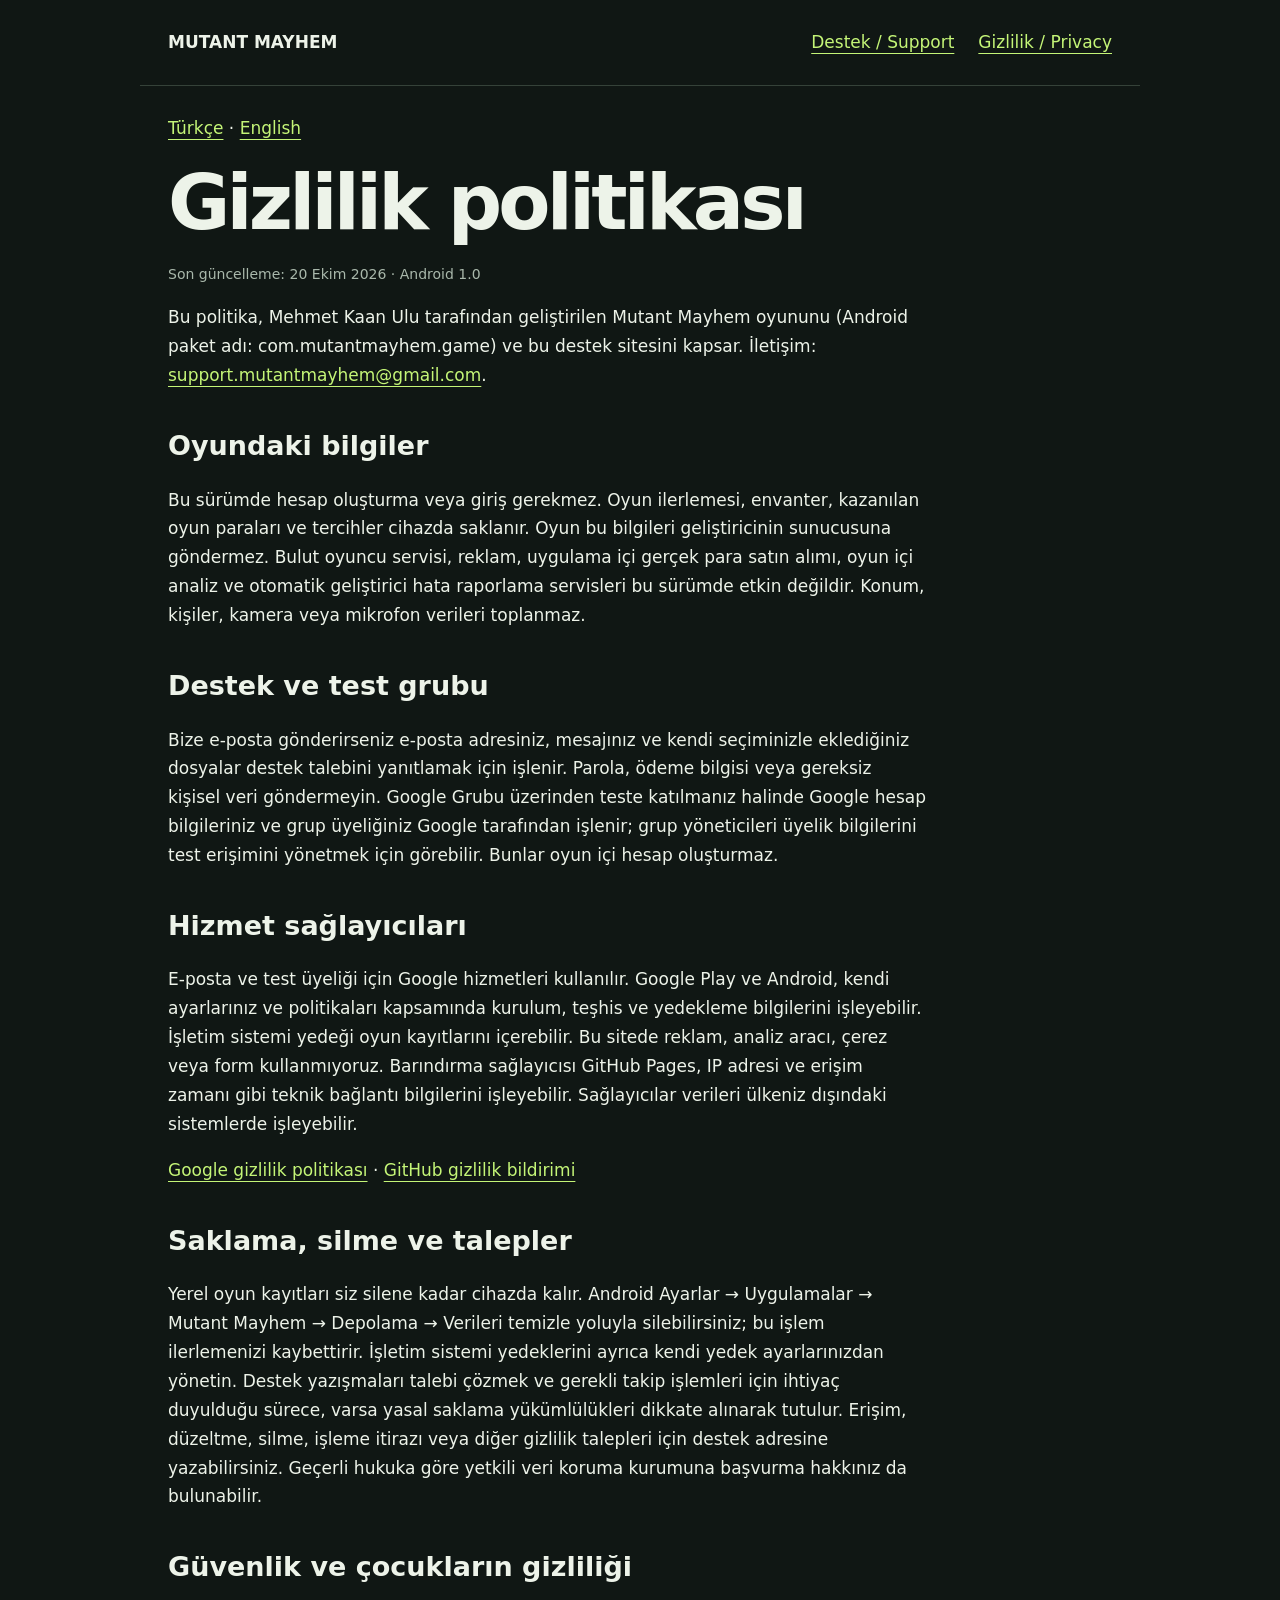
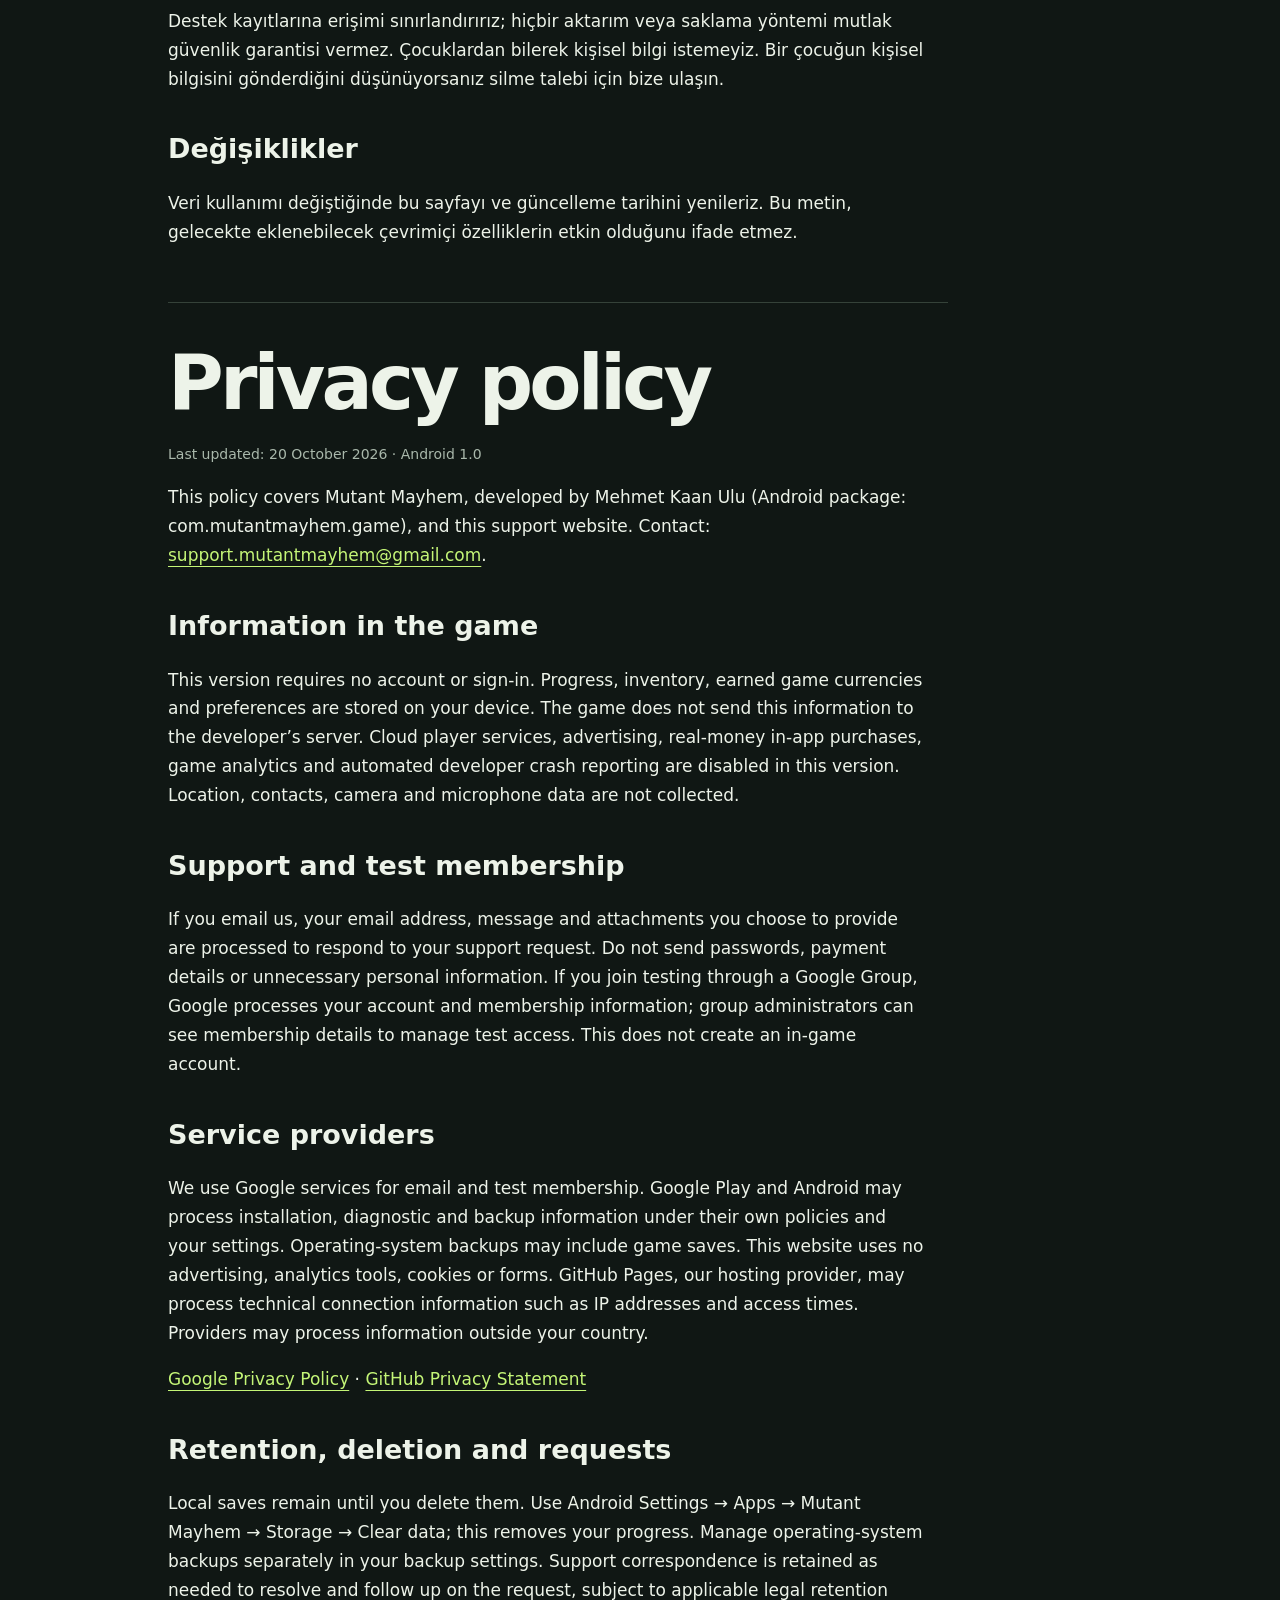
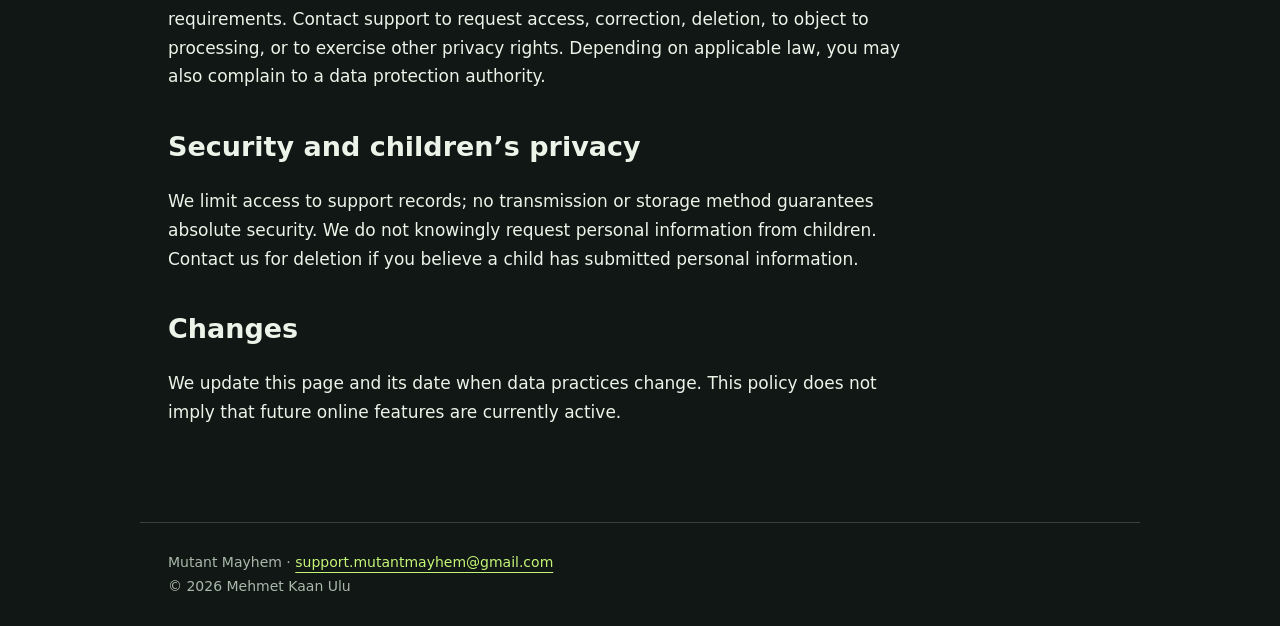
==== privacy.html @ 4e713e4d "Publish Mutant Mayhem support and privacy website" ====
<!doctype html><html lang="tr"><head><meta charset="utf-8"><meta name="viewport" content="width=device-width,initial-scale=1"><meta name="referrer" content="no-referrer"><meta http-equiv="Content-Security-Policy" content="default-src 'none'; style-src 'self'; img-src 'self'; base-uri 'none'; form-action 'none'"><meta name="description" content="Mutant Mayhem resmi oyun, destek ve gizlilik sitesi."><title>Gizlilik / Privacy · Mutant Mayhem</title><link rel="stylesheet" href="site.css"></head><body><nav aria-label="Ana menü"><a href="index.html">MUTANT MAYHEM</a><a href="support.html">Destek / Support</a><a href="privacy.html">Gizlilik / Privacy</a></nav><main><a href="#tr">Türkçe</a> · <a href="#en">English</a><article><section id="tr"><h1>Gizlilik politikası</h1><p class="meta">Son güncelleme: 20 Ekim 2026 · Android 1.0</p><p>Bu politika, Mehmet Kaan Ulu tarafından geliştirilen Mutant Mayhem oyununu (Android paket adı: com.mutantmayhem.game) ve bu destek sitesini kapsar. İletişim: <a class="email" href="mailto:support.mutantmayhem@gmail.com">support.mutantmayhem@gmail.com</a>.</p><h2>Oyundaki bilgiler</h2><p>Bu sürümde hesap oluşturma veya giriş gerekmez. Oyun ilerlemesi, envanter, kazanılan oyun paraları ve tercihler cihazda saklanır. Oyun bu bilgileri geliştiricinin sunucusuna göndermez. Bulut oyuncu servisi, reklam, uygulama içi gerçek para satın alımı, oyun içi analiz ve otomatik geliştirici hata raporlama servisleri bu sürümde etkin değildir. Konum, kişiler, kamera veya mikrofon verileri toplanmaz.</p><h2>Destek ve test grubu</h2><p>Bize e-posta gönderirseniz e-posta adresiniz, mesajınız ve kendi seçiminizle eklediğiniz dosyalar destek talebini yanıtlamak için işlenir. Parola, ödeme bilgisi veya gereksiz kişisel veri göndermeyin. Google Grubu üzerinden teste katılmanız halinde Google hesap bilgileriniz ve grup üyeliğiniz Google tarafından işlenir; grup yöneticileri üyelik bilgilerini test erişimini yönetmek için görebilir. Bunlar oyun içi hesap oluşturmaz.</p><h2>Hizmet sağlayıcıları</h2><p>E-posta ve test üyeliği için Google hizmetleri kullanılır. Google Play ve Android, kendi ayarlarınız ve politikaları kapsamında kurulum, teşhis ve yedekleme bilgilerini işleyebilir. İşletim sistemi yedeği oyun kayıtlarını içerebilir. Bu sitede reklam, analiz aracı, çerez veya form kullanmıyoruz. Barındırma sağlayıcısı GitHub Pages, IP adresi ve erişim zamanı gibi teknik bağlantı bilgilerini işleyebilir. Sağlayıcılar verileri ülkeniz dışındaki sistemlerde işleyebilir.</p><p><a href="https://policies.google.com/privacy">Google gizlilik politikası</a> · <a href="https://docs.github.com/en/site-policy/privacy-policies/github-general-privacy-statement">GitHub gizlilik bildirimi</a></p><h2>Saklama, silme ve talepler</h2><p>Yerel oyun kayıtları siz silene kadar cihazda kalır. Android Ayarlar → Uygulamalar → Mutant Mayhem → Depolama → Verileri temizle yoluyla silebilirsiniz; bu işlem ilerlemenizi kaybettirir. İşletim sistemi yedeklerini ayrıca kendi yedek ayarlarınızdan yönetin. Destek yazışmaları talebi çözmek ve gerekli takip işlemleri için ihtiyaç duyulduğu sürece, varsa yasal saklama yükümlülükleri dikkate alınarak tutulur. Erişim, düzeltme, silme, işleme itirazı veya diğer gizlilik talepleri için destek adresine yazabilirsiniz. Geçerli hukuka göre yetkili veri koruma kurumuna başvurma hakkınız da bulunabilir.</p><h2>Güvenlik ve çocukların gizliliği</h2><p>Destek kayıtlarına erişimi sınırlandırırız; hiçbir aktarım veya saklama yöntemi mutlak güvenlik garantisi vermez. Çocuklardan bilerek kişisel bilgi istemeyiz. Bir çocuğun kişisel bilgisini gönderdiğini düşünüyorsanız silme talebi için bize ulaşın.</p><h2>Değişiklikler</h2><p>Veri kullanımı değiştiğinde bu sayfayı ve güncelleme tarihini yenileriz. Bu metin, gelecekte eklenebilecek çevrimiçi özelliklerin etkin olduğunu ifade etmez.</p></section><section id="en" lang="en"><h1>Privacy policy</h1><p class="meta">Last updated: 20 October 2026 · Android 1.0</p><p>This policy covers Mutant Mayhem, developed by Mehmet Kaan Ulu (Android package: com.mutantmayhem.game), and this support website. Contact: <a class="email" href="mailto:support.mutantmayhem@gmail.com">support.mutantmayhem@gmail.com</a>.</p><h2>Information in the game</h2><p>This version requires no account or sign-in. Progress, inventory, earned game currencies and preferences are stored on your device. The game does not send this information to the developer’s server. Cloud player services, advertising, real-money in-app purchases, game analytics and automated developer crash reporting are disabled in this version. Location, contacts, camera and microphone data are not collected.</p><h2>Support and test membership</h2><p>If you email us, your email address, message and attachments you choose to provide are processed to respond to your support request. Do not send passwords, payment details or unnecessary personal information. If you join testing through a Google Group, Google processes your account and membership information; group administrators can see membership details to manage test access. This does not create an in-game account.</p><h2>Service providers</h2><p>We use Google services for email and test membership. Google Play and Android may process installation, diagnostic and backup information under their own policies and your settings. Operating-system backups may include game saves. This website uses no advertising, analytics tools, cookies or forms. GitHub Pages, our hosting provider, may process technical connection information such as IP addresses and access times. Providers may process information outside your country.</p><p><a href="https://policies.google.com/privacy">Google Privacy Policy</a> · <a href="https://docs.github.com/en/site-policy/privacy-policies/github-general-privacy-statement">GitHub Privacy Statement</a></p><h2>Retention, deletion and requests</h2><p>Local saves remain until you delete them. Use Android Settings → Apps → Mutant Mayhem → Storage → Clear data; this removes your progress. Manage operating-system backups separately in your backup settings. Support correspondence is retained as needed to resolve and follow up on the request, subject to applicable legal retention requirements. Contact support to request access, correction, deletion, to object to processing, or to exercise other privacy rights. Depending on applicable law, you may also complain to a data protection authority.</p><h2>Security and children’s privacy</h2><p>We limit access to support records; no transmission or storage method guarantees absolute security. We do not knowingly request personal information from children. Contact us for deletion if you believe a child has submitted personal information.</p><h2>Changes</h2><p>We update this page and its date when data practices change. This policy does not imply that future online features are currently active.</p></section></article></main><footer>Mutant Mayhem · <a class="email" href="mailto:support.mutantmayhem@gmail.com">support.mutantmayhem@gmail.com</a><br>© 2026 Mehmet Kaan Ulu</footer></body></html>
---- site.css ----
*{box-sizing:border-box}html{scroll-behavior:smooth}body{margin:0;background:#101714;color:#edf3e9;font:17px/1.7 system-ui,sans-serif}a{color:#c4f577;text-underline-offset:5px}a:focus-visible{outline:3px solid #c4f577;outline-offset:5px}nav,main,footer{max-width:1000px;margin:auto;padding:28px}nav{display:flex;gap:24px;flex-wrap:wrap;border-bottom:1px solid #354239}nav a:first-child{margin-right:auto;font-weight:800;color:#edf3e9;text-decoration:none}.eyebrow{letter-spacing:.2em;text-transform:uppercase;font-size:12px;color:#c4f577}.hero{padding:65px 0 45px}h1{font-size:clamp(38px,7vw,76px);line-height:1.05;letter-spacing:-.05em;margin:20px 0}h2{font-size:27px;line-height:1.3;margin-top:38px}p{max-width:760px}.lead{font-size:22px;color:#c5d1c6}.button{display:inline-block;padding:12px 22px;background:#c4f577;color:#15200e;border-radius:6px;text-decoration:none;font-weight:700;margin:12px 12px 12px 0}.grid{display:grid;grid-template-columns:repeat(3,1fr);gap:28px;border-top:1px solid #354239;padding-top:25px}.grid h2{font-size:22px;margin-top:10px}article{max-width:780px}section+section{border-top:1px solid #354239;margin-top:55px;padding-top:20px}footer{margin-top:50px;border-top:1px solid #354239;color:#a9b8ab;font-size:14px}.email{overflow-wrap:anywhere}.meta{color:#a9b8ab;font-size:14px}@media(max-width:600px){nav,main,footer{padding:22px}.hero{padding:35px 0}.grid{grid-template-columns:1fr;gap:5px}nav{gap:15px}.lead{font-size:19px}}
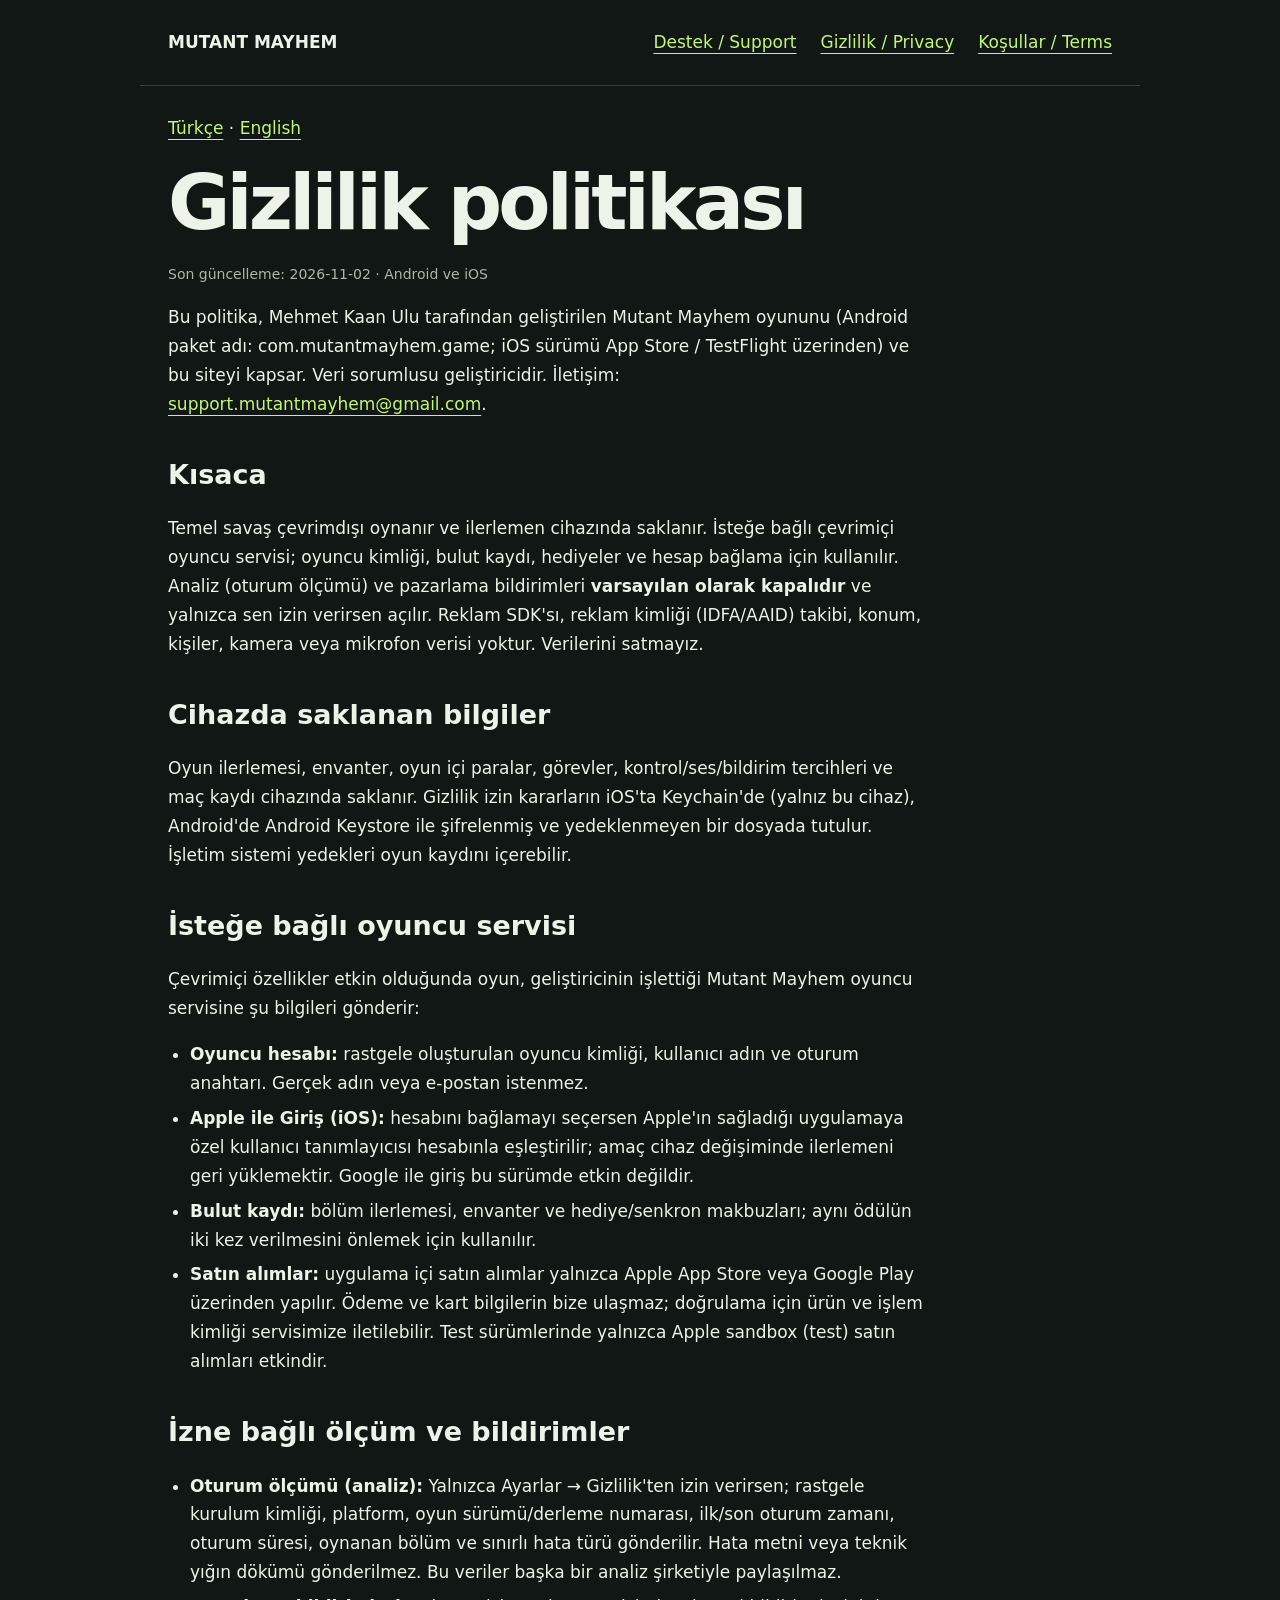
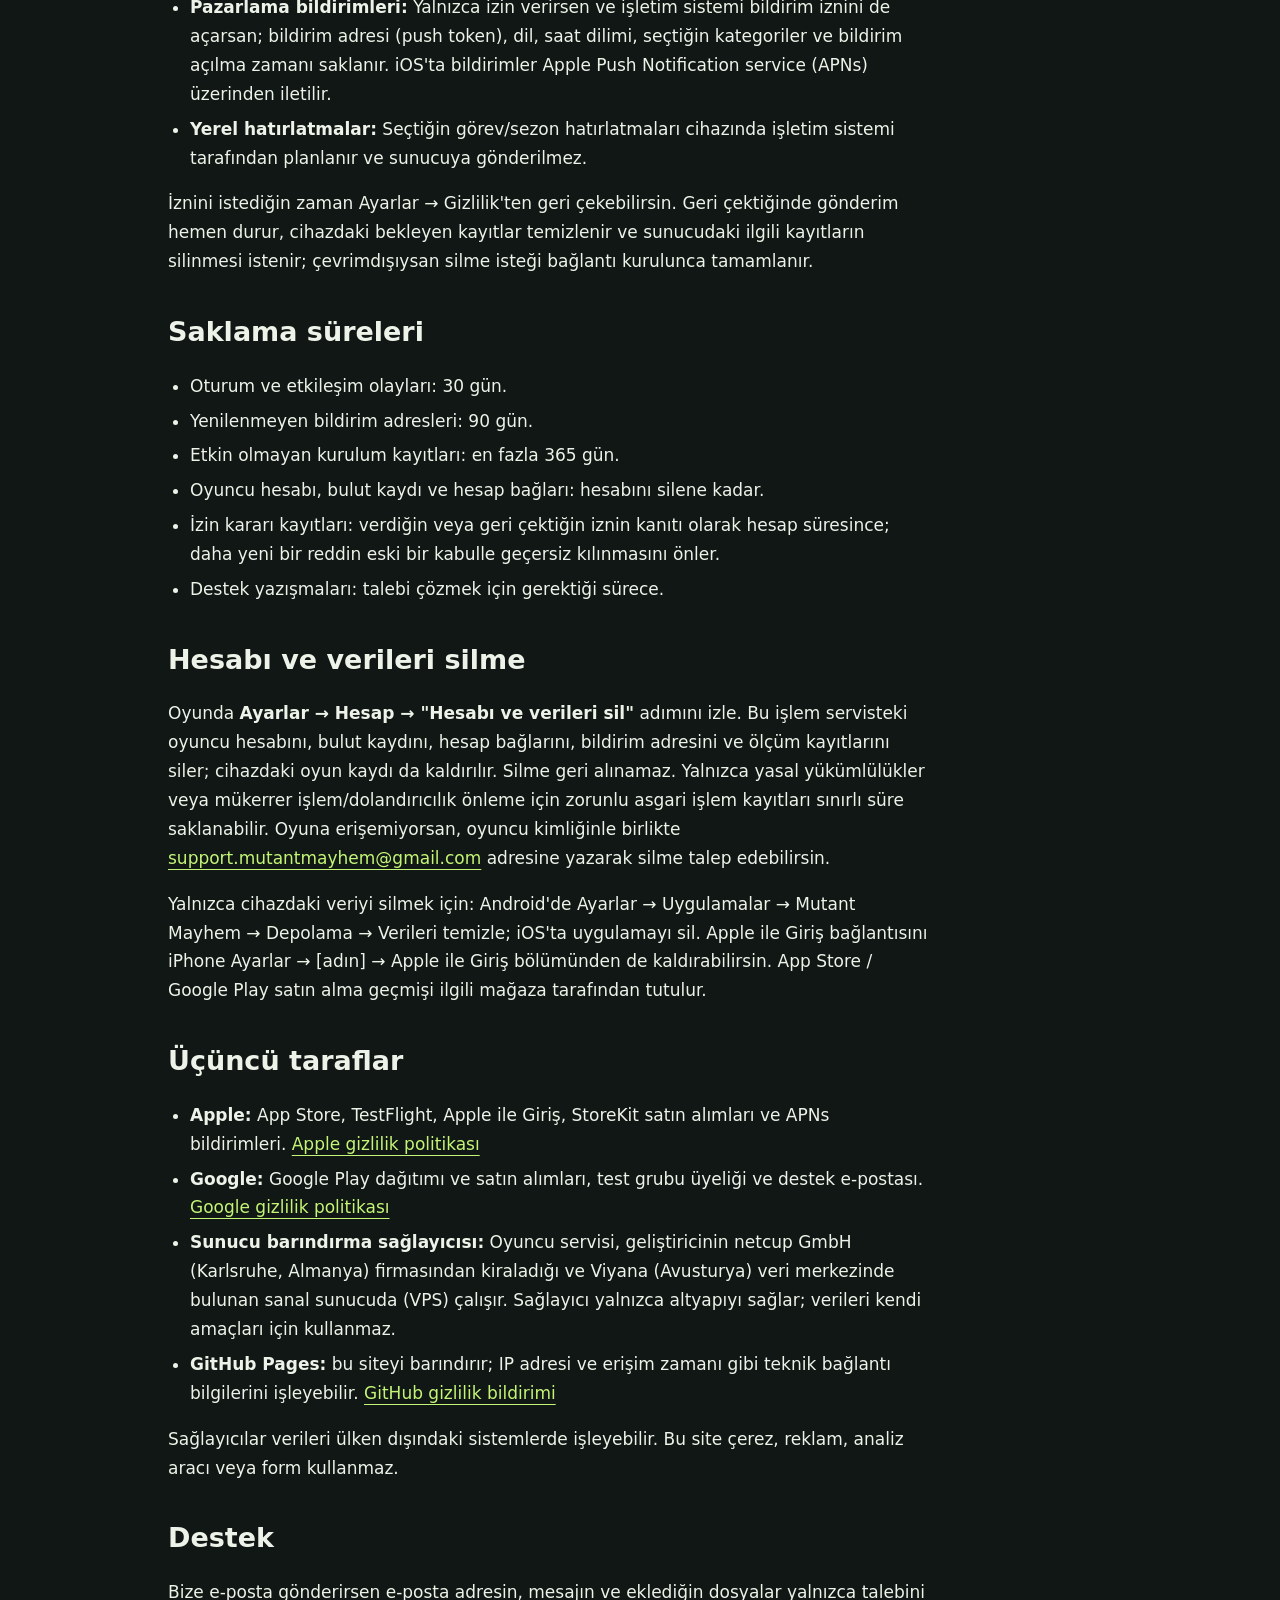
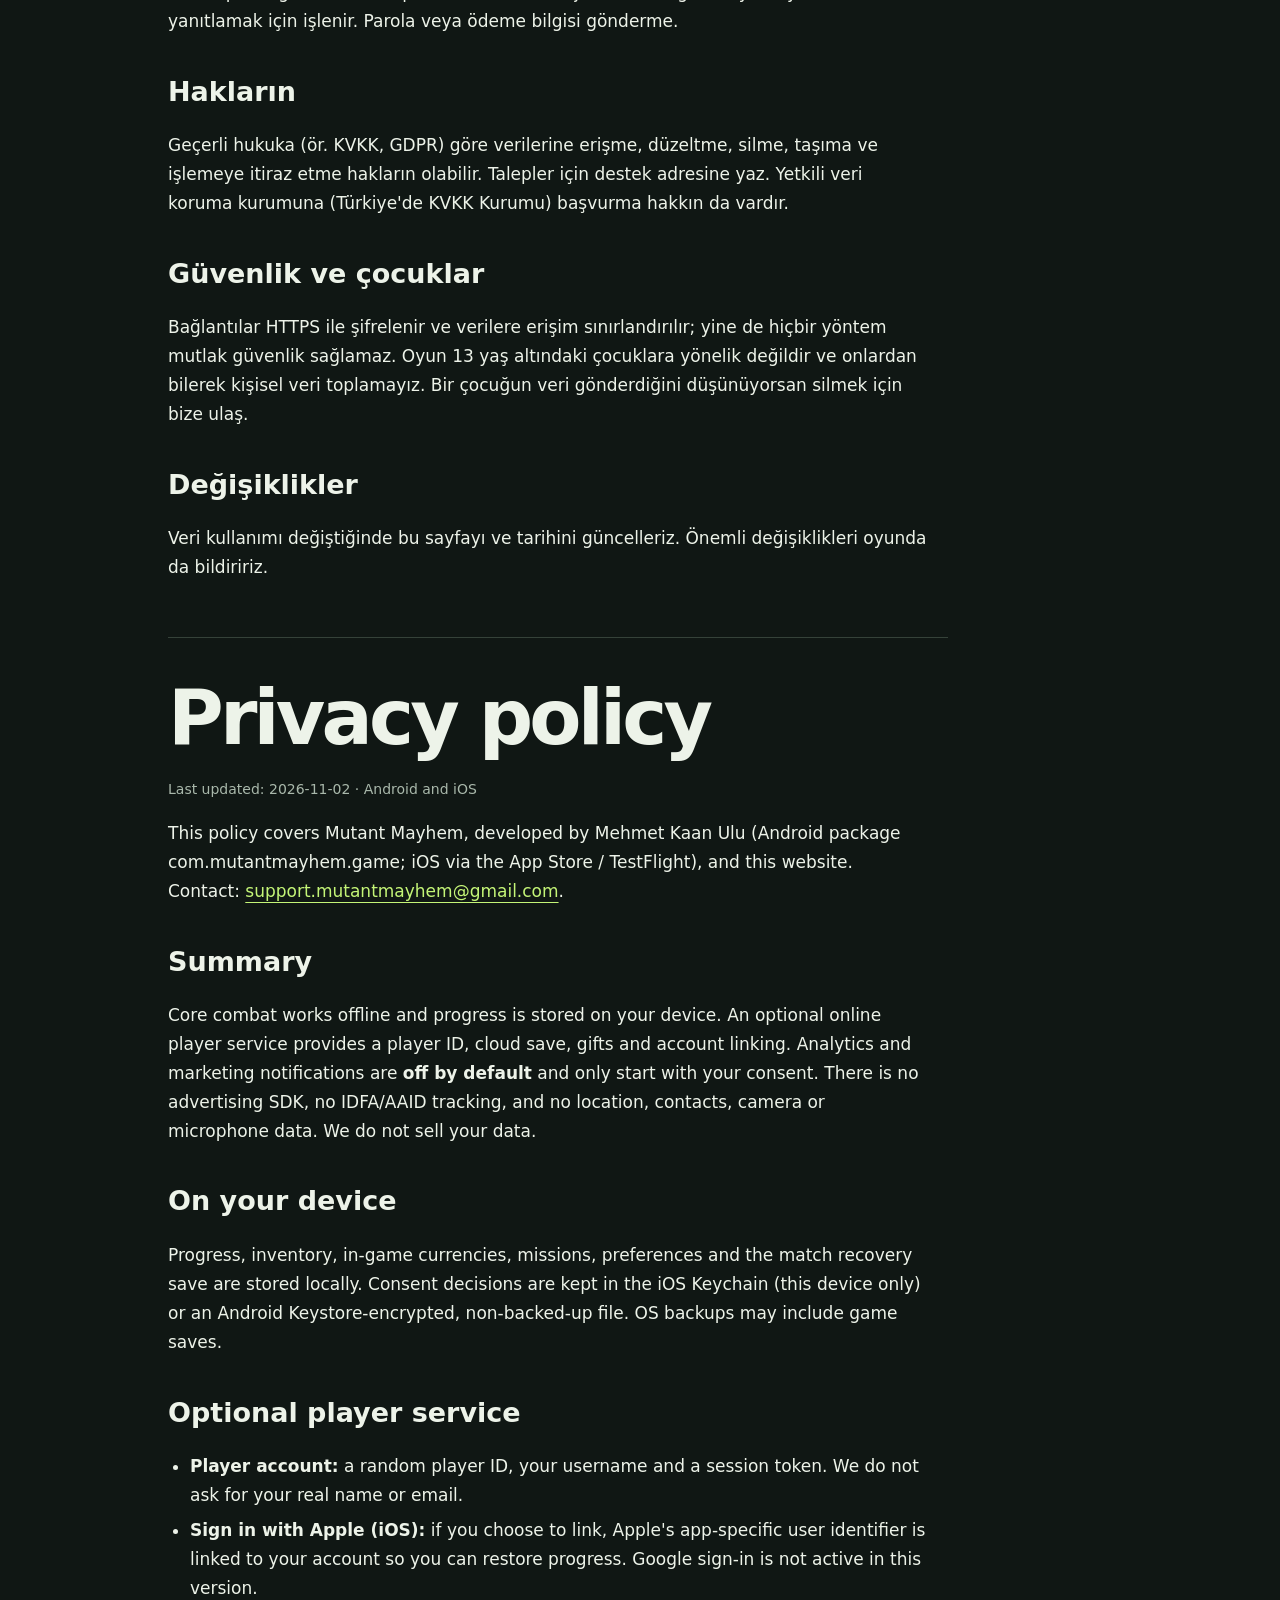
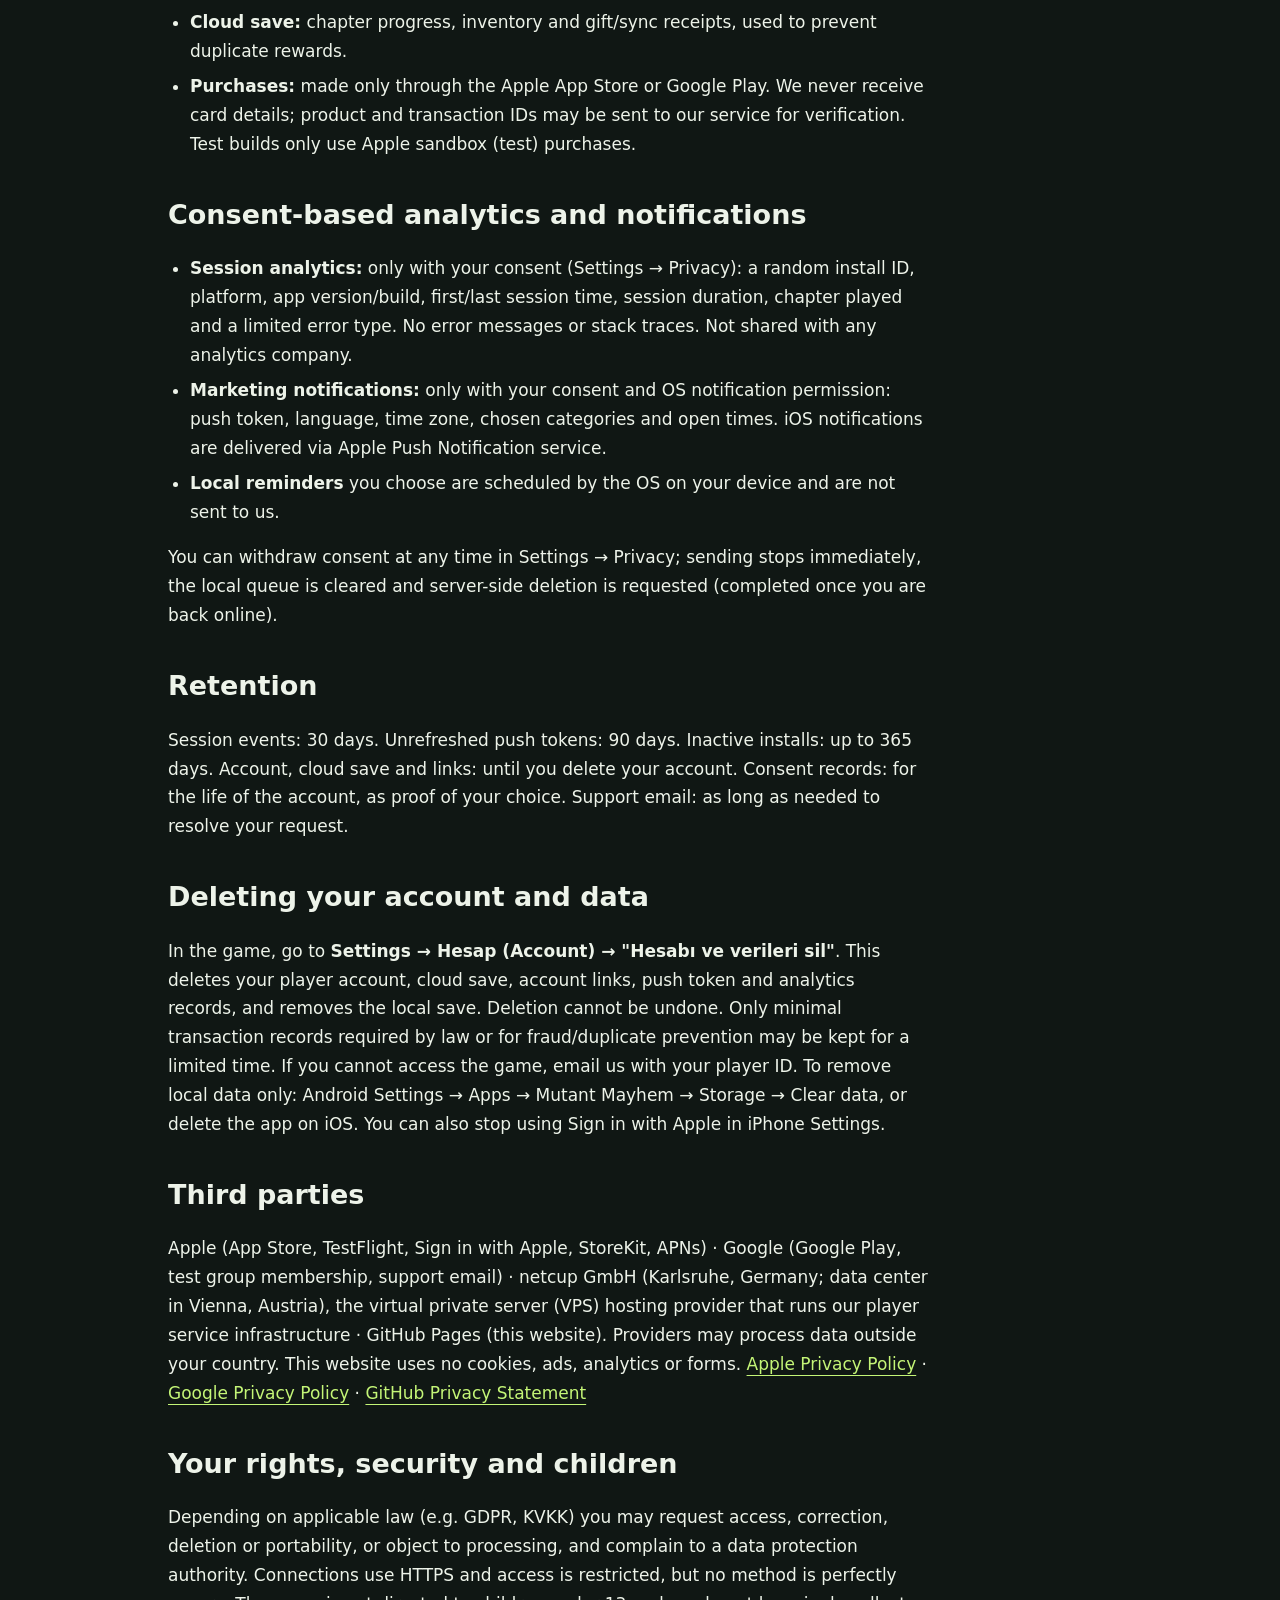
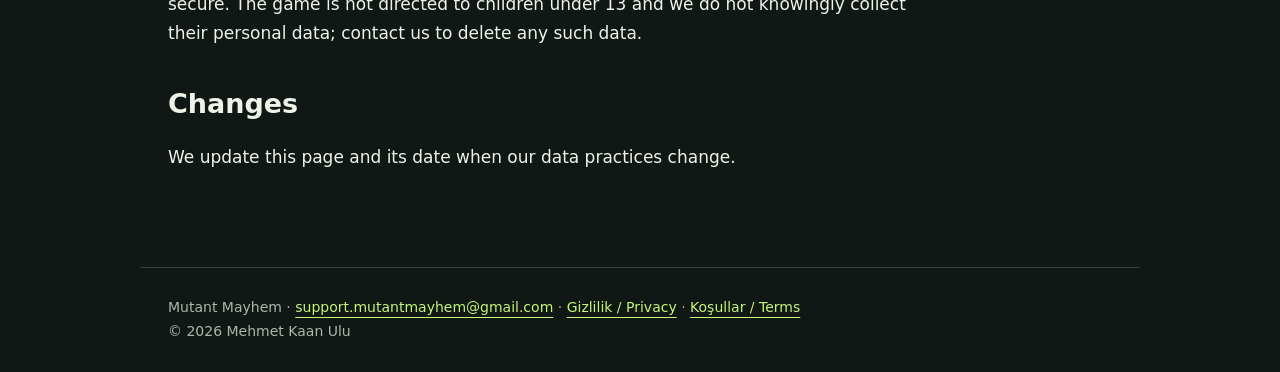
==== commit 51fa36ad: "Update privacy policy for cloud player service, add terms of service and in-app deletion steps Co-Au" ====
--- a/privacy.html
+++ b/privacy.html
@@ -1 +1,99 @@
-<!doctype html><html lang="tr"><head><meta charset="utf-8"><meta name="viewport" content="width=device-width,initial-scale=1"><meta name="referrer" content="no-referrer"><meta http-equiv="Content-Security-Policy" content="default-src 'none'; style-src 'self'; img-src 'self'; base-uri 'none'; form-action 'none'"><meta name="description" content="Mutant Mayhem resmi oyun, destek ve gizlilik sitesi."><title>Gizlilik / Privacy · Mutant Mayhem</title><link rel="stylesheet" href="site.css"></head><body><nav aria-label="Ana menü"><a href="index.html">MUTANT MAYHEM</a><a href="support.html">Destek / Support</a><a href="privacy.html">Gizlilik / Privacy</a></nav><main><a href="#tr">Türkçe</a> · <a href="#en">English</a><article><section id="tr"><h1>Gizlilik politikası</h1><p class="meta">Son güncelleme: 20 Ekim 2026 · Android 1.0</p><p>Bu politika, Mehmet Kaan Ulu tarafından geliştirilen Mutant Mayhem oyununu (Android paket adı: com.mutantmayhem.game) ve bu destek sitesini kapsar. İletişim: <a class="email" href="mailto:support.mutantmayhem@gmail.com">support.mutantmayhem@gmail.com</a>.</p><h2>Oyundaki bilgiler</h2><p>Bu sürümde hesap oluşturma veya giriş gerekmez. Oyun ilerlemesi, envanter, kazanılan oyun paraları ve tercihler cihazda saklanır. Oyun bu bilgileri geliştiricinin sunucusuna göndermez. Bulut oyuncu servisi, reklam, uygulama içi gerçek para satın alımı, oyun içi analiz ve otomatik geliştirici hata raporlama servisleri bu sürümde etkin değildir. Konum, kişiler, kamera veya mikrofon verileri toplanmaz.</p><h2>Destek ve test grubu</h2><p>Bize e-posta gönderirseniz e-posta adresiniz, mesajınız ve kendi seçiminizle eklediğiniz dosyalar destek talebini yanıtlamak için işlenir. Parola, ödeme bilgisi veya gereksiz kişisel veri göndermeyin. Google Grubu üzerinden teste katılmanız halinde Google hesap bilgileriniz ve grup üyeliğiniz Google tarafından işlenir; grup yöneticileri üyelik bilgilerini test erişimini yönetmek için görebilir. Bunlar oyun içi hesap oluşturmaz.</p><h2>Hizmet sağlayıcıları</h2><p>E-posta ve test üyeliği için Google hizmetleri kullanılır. Google Play ve Android, kendi ayarlarınız ve politikaları kapsamında kurulum, teşhis ve yedekleme bilgilerini işleyebilir. İşletim sistemi yedeği oyun kayıtlarını içerebilir. Bu sitede reklam, analiz aracı, çerez veya form kullanmıyoruz. Barındırma sağlayıcısı GitHub Pages, IP adresi ve erişim zamanı gibi teknik bağlantı bilgilerini işleyebilir. Sağlayıcılar verileri ülkeniz dışındaki sistemlerde işleyebilir.</p><p><a href="https://policies.google.com/privacy">Google gizlilik politikası</a> · <a href="https://docs.github.com/en/site-policy/privacy-policies/github-general-privacy-statement">GitHub gizlilik bildirimi</a></p><h2>Saklama, silme ve talepler</h2><p>Yerel oyun kayıtları siz silene kadar cihazda kalır. Android Ayarlar → Uygulamalar → Mutant Mayhem → Depolama → Verileri temizle yoluyla silebilirsiniz; bu işlem ilerlemenizi kaybettirir. İşletim sistemi yedeklerini ayrıca kendi yedek ayarlarınızdan yönetin. Destek yazışmaları talebi çözmek ve gerekli takip işlemleri için ihtiyaç duyulduğu sürece, varsa yasal saklama yükümlülükleri dikkate alınarak tutulur. Erişim, düzeltme, silme, işleme itirazı veya diğer gizlilik talepleri için destek adresine yazabilirsiniz. Geçerli hukuka göre yetkili veri koruma kurumuna başvurma hakkınız da bulunabilir.</p><h2>Güvenlik ve çocukların gizliliği</h2><p>Destek kayıtlarına erişimi sınırlandırırız; hiçbir aktarım veya saklama yöntemi mutlak güvenlik garantisi vermez. Çocuklardan bilerek kişisel bilgi istemeyiz. Bir çocuğun kişisel bilgisini gönderdiğini düşünüyorsanız silme talebi için bize ulaşın.</p><h2>Değişiklikler</h2><p>Veri kullanımı değiştiğinde bu sayfayı ve güncelleme tarihini yenileriz. Bu metin, gelecekte eklenebilecek çevrimiçi özelliklerin etkin olduğunu ifade etmez.</p></section><section id="en" lang="en"><h1>Privacy policy</h1><p class="meta">Last updated: 20 October 2026 · Android 1.0</p><p>This policy covers Mutant Mayhem, developed by Mehmet Kaan Ulu (Android package: com.mutantmayhem.game), and this support website. Contact: <a class="email" href="mailto:support.mutantmayhem@gmail.com">support.mutantmayhem@gmail.com</a>.</p><h2>Information in the game</h2><p>This version requires no account or sign-in. Progress, inventory, earned game currencies and preferences are stored on your device. The game does not send this information to the developer’s server. Cloud player services, advertising, real-money in-app purchases, game analytics and automated developer crash reporting are disabled in this version. Location, contacts, camera and microphone data are not collected.</p><h2>Support and test membership</h2><p>If you email us, your email address, message and attachments you choose to provide are processed to respond to your support request. Do not send passwords, payment details or unnecessary personal information. If you join testing through a Google Group, Google processes your account and membership information; group administrators can see membership details to manage test access. This does not create an in-game account.</p><h2>Service providers</h2><p>We use Google services for email and test membership. Google Play and Android may process installation, diagnostic and backup information under their own policies and your settings. Operating-system backups may include game saves. This website uses no advertising, analytics tools, cookies or forms. GitHub Pages, our hosting provider, may process technical connection information such as IP addresses and access times. Providers may process information outside your country.</p><p><a href="https://policies.google.com/privacy">Google Privacy Policy</a> · <a href="https://docs.github.com/en/site-policy/privacy-policies/github-general-privacy-statement">GitHub Privacy Statement</a></p><h2>Retention, deletion and requests</h2><p>Local saves remain until you delete them. Use Android Settings → Apps → Mutant Mayhem → Storage → Clear data; this removes your progress. Manage operating-system backups separately in your backup settings. Support correspondence is retained as needed to resolve and follow up on the request, subject to applicable legal retention requirements. Contact support to request access, correction, deletion, to object to processing, or to exercise other privacy rights. Depending on applicable law, you may also complain to a data protection authority.</p><h2>Security and children’s privacy</h2><p>We limit access to support records; no transmission or storage method guarantees absolute security. We do not knowingly request personal information from children. Contact us for deletion if you believe a child has submitted personal information.</p><h2>Changes</h2><p>We update this page and its date when data practices change. This policy does not imply that future online features are currently active.</p></section></article></main><footer>Mutant Mayhem · <a class="email" href="mailto:support.mutantmayhem@gmail.com">support.mutantmayhem@gmail.com</a><br>© 2026 Mehmet Kaan Ulu</footer></body></html>+<!doctype html><html lang="tr"><head><meta charset="utf-8"><meta name="viewport" content="width=device-width,initial-scale=1"><meta name="referrer" content="no-referrer"><meta http-equiv="Content-Security-Policy" content="default-src 'none'; style-src 'self'; img-src 'self'; base-uri 'none'; form-action 'none'"><meta name="description" content="Mutant Mayhem gizlilik politikası."><title>Gizlilik / Privacy · Mutant Mayhem</title><link rel="stylesheet" href="site.css"></head><body><nav aria-label="Ana menü"><a href="index.html">MUTANT MAYHEM</a><a href="support.html">Destek / Support</a><a href="privacy.html">Gizlilik / Privacy</a><a href="terms.html">Koşullar / Terms</a></nav><main><a href="#tr">Türkçe</a> · <a href="#en">English</a><article>
+<section id="tr">
+<h1>Gizlilik politikası</h1>
+<p class="meta">Son güncelleme: 2026-11-02 · Android ve iOS</p>
+<p>Bu politika, Mehmet Kaan Ulu tarafından geliştirilen Mutant Mayhem oyununu (Android paket adı: com.mutantmayhem.game; iOS sürümü App Store / TestFlight üzerinden) ve bu siteyi kapsar. Veri sorumlusu geliştiricidir. İletişim: <a class="email" href="mailto:support.mutantmayhem@gmail.com">support.mutantmayhem@gmail.com</a>.</p>
+
+<h2>Kısaca</h2>
+<p>Temel savaş çevrimdışı oynanır ve ilerlemen cihazında saklanır. İsteğe bağlı çevrimiçi oyuncu servisi; oyuncu kimliği, bulut kaydı, hediyeler ve hesap bağlama için kullanılır. Analiz (oturum ölçümü) ve pazarlama bildirimleri <strong>varsayılan olarak kapalıdır</strong> ve yalnızca sen izin verirsen açılır. Reklam SDK'sı, reklam kimliği (IDFA/AAID) takibi, konum, kişiler, kamera veya mikrofon verisi yoktur. Verilerini satmayız.</p>
+
+<h2>Cihazda saklanan bilgiler</h2>
+<p>Oyun ilerlemesi, envanter, oyun içi paralar, görevler, kontrol/ses/bildirim tercihleri ve maç kaydı cihazında saklanır. Gizlilik izin kararların iOS'ta Keychain'de (yalnız bu cihaz), Android'de Android Keystore ile şifrelenmiş ve yedeklenmeyen bir dosyada tutulur. İşletim sistemi yedekleri oyun kaydını içerebilir.</p>
+
+<h2>İsteğe bağlı oyuncu servisi</h2>
+<p>Çevrimiçi özellikler etkin olduğunda oyun, geliştiricinin işlettiği Mutant Mayhem oyuncu servisine şu bilgileri gönderir:</p>
+<ul>
+<li><strong>Oyuncu hesabı:</strong> rastgele oluşturulan oyuncu kimliği, kullanıcı adın ve oturum anahtarı. Gerçek adın veya e-postan istenmez.</li>
+<li><strong>Apple ile Giriş (iOS):</strong> hesabını bağlamayı seçersen Apple'ın sağladığı uygulamaya özel kullanıcı tanımlayıcısı hesabınla eşleştirilir; amaç cihaz değişiminde ilerlemeni geri yüklemektir. Google ile giriş bu sürümde etkin değildir.</li>
+<li><strong>Bulut kaydı:</strong> bölüm ilerlemesi, envanter ve hediye/senkron makbuzları; aynı ödülün iki kez verilmesini önlemek için kullanılır.</li>
+<li><strong>Satın alımlar:</strong> uygulama içi satın alımlar yalnızca Apple App Store veya Google Play üzerinden yapılır. Ödeme ve kart bilgilerin bize ulaşmaz; doğrulama için ürün ve işlem kimliği servisimize iletilebilir. Test sürümlerinde yalnızca Apple sandbox (test) satın alımları etkindir.</li>
+</ul>
+
+<h2>İzne bağlı ölçüm ve bildirimler</h2>
+<ul>
+<li><strong>Oturum ölçümü (analiz):</strong> Yalnızca Ayarlar → Gizlilik'ten izin verirsen; rastgele kurulum kimliği, platform, oyun sürümü/derleme numarası, ilk/son oturum zamanı, oturum süresi, oynanan bölüm ve sınırlı hata türü gönderilir. Hata metni veya teknik yığın dökümü gönderilmez. Bu veriler başka bir analiz şirketiyle paylaşılmaz.</li>
+<li><strong>Pazarlama bildirimleri:</strong> Yalnızca izin verirsen ve işletim sistemi bildirim iznini de açarsan; bildirim adresi (push token), dil, saat dilimi, seçtiğin kategoriler ve bildirim açılma zamanı saklanır. iOS'ta bildirimler Apple Push Notification service (APNs) üzerinden iletilir.</li>
+<li><strong>Yerel hatırlatmalar:</strong> Seçtiğin görev/sezon hatırlatmaları cihazında işletim sistemi tarafından planlanır ve sunucuya gönderilmez.</li>
+</ul>
+<p>İznini istediğin zaman Ayarlar → Gizlilik'ten geri çekebilirsin. Geri çektiğinde gönderim hemen durur, cihazdaki bekleyen kayıtlar temizlenir ve sunucudaki ilgili kayıtların silinmesi istenir; çevrimdışıysan silme isteği bağlantı kurulunca tamamlanır.</p>
+
+<h2>Saklama süreleri</h2>
+<ul>
+<li>Oturum ve etkileşim olayları: 30 gün.</li>
+<li>Yenilenmeyen bildirim adresleri: 90 gün.</li>
+<li>Etkin olmayan kurulum kayıtları: en fazla 365 gün.</li>
+<li>Oyuncu hesabı, bulut kaydı ve hesap bağları: hesabını silene kadar.</li>
+<li>İzin kararı kayıtları: verdiğin veya geri çektiğin iznin kanıtı olarak hesap süresince; daha yeni bir reddin eski bir kabulle geçersiz kılınmasını önler.</li>
+<li>Destek yazışmaları: talebi çözmek için gerektiği sürece.</li>
+</ul>
+
+<h2>Hesabı ve verileri silme</h2>
+<p>Oyunda <strong>Ayarlar → Hesap → "Hesabı ve verileri sil"</strong> adımını izle. Bu işlem servisteki oyuncu hesabını, bulut kaydını, hesap bağlarını, bildirim adresini ve ölçüm kayıtlarını siler; cihazdaki oyun kaydı da kaldırılır. Silme geri alınamaz. Yalnızca yasal yükümlülükler veya mükerrer işlem/dolandırıcılık önleme için zorunlu asgari işlem kayıtları sınırlı süre saklanabilir. Oyuna erişemiyorsan, oyuncu kimliğinle birlikte <a class="email" href="mailto:support.mutantmayhem@gmail.com">support.mutantmayhem@gmail.com</a> adresine yazarak silme talep edebilirsin.</p>
+<p>Yalnızca cihazdaki veriyi silmek için: Android'de Ayarlar → Uygulamalar → Mutant Mayhem → Depolama → Verileri temizle; iOS'ta uygulamayı sil. Apple ile Giriş bağlantısını iPhone Ayarlar → [adın] → Apple ile Giriş bölümünden de kaldırabilirsin. App Store / Google Play satın alma geçmişi ilgili mağaza tarafından tutulur.</p>
+
+<h2>Üçüncü taraflar</h2>
+<ul>
+<li><strong>Apple:</strong> App Store, TestFlight, Apple ile Giriş, StoreKit satın alımları ve APNs bildirimleri. <a href="https://www.apple.com/legal/privacy/">Apple gizlilik politikası</a></li>
+<li><strong>Google:</strong> Google Play dağıtımı ve satın alımları, test grubu üyeliği ve destek e-postası. <a href="https://policies.google.com/privacy">Google gizlilik politikası</a></li>
+<li><strong>Sunucu barındırma sağlayıcısı:</strong> Oyuncu servisi, geliştiricinin netcup GmbH (Karlsruhe, Almanya) firmasından kiraladığı ve Viyana (Avusturya) veri merkezinde bulunan sanal sunucuda (VPS) çalışır. Sağlayıcı yalnızca altyapıyı sağlar; verileri kendi amaçları için kullanmaz.</li>
+<li><strong>GitHub Pages:</strong> bu siteyi barındırır; IP adresi ve erişim zamanı gibi teknik bağlantı bilgilerini işleyebilir. <a href="https://docs.github.com/en/site-policy/privacy-policies/github-general-privacy-statement">GitHub gizlilik bildirimi</a></li>
+</ul>
+<p>Sağlayıcılar verileri ülken dışındaki sistemlerde işleyebilir. Bu site çerez, reklam, analiz aracı veya form kullanmaz.</p>
+
+<h2>Destek</h2>
+<p>Bize e-posta gönderirsen e-posta adresin, mesajın ve eklediğin dosyalar yalnızca talebini yanıtlamak için işlenir. Parola veya ödeme bilgisi gönderme.</p>
+
+<h2>Hakların</h2>
+<p>Geçerli hukuka (ör. KVKK, GDPR) göre verilerine erişme, düzeltme, silme, taşıma ve işlemeye itiraz etme hakların olabilir. Talepler için destek adresine yaz. Yetkili veri koruma kurumuna (Türkiye'de KVKK Kurumu) başvurma hakkın da vardır.</p>
+
+<h2>Güvenlik ve çocuklar</h2>
+<p>Bağlantılar HTTPS ile şifrelenir ve verilere erişim sınırlandırılır; yine de hiçbir yöntem mutlak güvenlik sağlamaz. Oyun 13 yaş altındaki çocuklara yönelik değildir ve onlardan bilerek kişisel veri toplamayız. Bir çocuğun veri gönderdiğini düşünüyorsan silmek için bize ulaş.</p>
+
+<h2>Değişiklikler</h2>
+<p>Veri kullanımı değiştiğinde bu sayfayı ve tarihini güncelleriz. Önemli değişiklikleri oyunda da bildiririz.</p>
+</section>
+
+<section id="en" lang="en">
+<h1>Privacy policy</h1>
+<p class="meta">Last updated: 2026-11-02 · Android and iOS</p>
+<p>This policy covers Mutant Mayhem, developed by Mehmet Kaan Ulu (Android package com.mutantmayhem.game; iOS via the App Store / TestFlight), and this website. Contact: <a class="email" href="mailto:support.mutantmayhem@gmail.com">support.mutantmayhem@gmail.com</a>.</p>
+<h2>Summary</h2>
+<p>Core combat works offline and progress is stored on your device. An optional online player service provides a player ID, cloud save, gifts and account linking. Analytics and marketing notifications are <strong>off by default</strong> and only start with your consent. There is no advertising SDK, no IDFA/AAID tracking, and no location, contacts, camera or microphone data. We do not sell your data.</p>
+<h2>On your device</h2>
+<p>Progress, inventory, in-game currencies, missions, preferences and the match recovery save are stored locally. Consent decisions are kept in the iOS Keychain (this device only) or an Android Keystore-encrypted, non-backed-up file. OS backups may include game saves.</p>
+<h2>Optional player service</h2>
+<ul>
+<li><strong>Player account:</strong> a random player ID, your username and a session token. We do not ask for your real name or email.</li>
+<li><strong>Sign in with Apple (iOS):</strong> if you choose to link, Apple's app-specific user identifier is linked to your account so you can restore progress. Google sign-in is not active in this version.</li>
+<li><strong>Cloud save:</strong> chapter progress, inventory and gift/sync receipts, used to prevent duplicate rewards.</li>
+<li><strong>Purchases:</strong> made only through the Apple App Store or Google Play. We never receive card details; product and transaction IDs may be sent to our service for verification. Test builds only use Apple sandbox (test) purchases.</li>
+</ul>
+<h2>Consent-based analytics and notifications</h2>
+<ul>
+<li><strong>Session analytics:</strong> only with your consent (Settings → Privacy): a random install ID, platform, app version/build, first/last session time, session duration, chapter played and a limited error type. No error messages or stack traces. Not shared with any analytics company.</li>
+<li><strong>Marketing notifications:</strong> only with your consent and OS notification permission: push token, language, time zone, chosen categories and open times. iOS notifications are delivered via Apple Push Notification service.</li>
+<li><strong>Local reminders</strong> you choose are scheduled by the OS on your device and are not sent to us.</li>
+</ul>
+<p>You can withdraw consent at any time in Settings → Privacy; sending stops immediately, the local queue is cleared and server-side deletion is requested (completed once you are back online).</p>
+<h2>Retention</h2>
+<p>Session events: 30 days. Unrefreshed push tokens: 90 days. Inactive installs: up to 365 days. Account, cloud save and links: until you delete your account. Consent records: for the life of the account, as proof of your choice. Support email: as long as needed to resolve your request.</p>
+<h2>Deleting your account and data</h2>
+<p>In the game, go to <strong>Settings → Hesap (Account) → "Hesabı ve verileri sil"</strong>. This deletes your player account, cloud save, account links, push token and analytics records, and removes the local save. Deletion cannot be undone. Only minimal transaction records required by law or for fraud/duplicate prevention may be kept for a limited time. If you cannot access the game, email us with your player ID. To remove local data only: Android Settings → Apps → Mutant Mayhem → Storage → Clear data, or delete the app on iOS. You can also stop using Sign in with Apple in iPhone Settings.</p>
+<h2>Third parties</h2>
+<p>Apple (App Store, TestFlight, Sign in with Apple, StoreKit, APNs) · Google (Google Play, test group membership, support email) · netcup GmbH (Karlsruhe, Germany; data center in Vienna, Austria), the virtual private server (VPS) hosting provider that runs our player service infrastructure · GitHub Pages (this website). Providers may process data outside your country. This website uses no cookies, ads, analytics or forms. <a href="https://www.apple.com/legal/privacy/">Apple Privacy Policy</a> · <a href="https://policies.google.com/privacy">Google Privacy Policy</a> · <a href="https://docs.github.com/en/site-policy/privacy-policies/github-general-privacy-statement">GitHub Privacy Statement</a></p>
+<h2>Your rights, security and children</h2>
+<p>Depending on applicable law (e.g. GDPR, KVKK) you may request access, correction, deletion or portability, or object to processing, and complain to a data protection authority. Connections use HTTPS and access is restricted, but no method is perfectly secure. The game is not directed to children under 13 and we do not knowingly collect their personal data; contact us to delete any such data.</p>
+<h2>Changes</h2>
+<p>We update this page and its date when our data practices change.</p>
+</section>
+</article></main><footer>Mutant Mayhem · <a class="email" href="mailto:support.mutantmayhem@gmail.com">support.mutantmayhem@gmail.com</a> · <a href="privacy.html">Gizlilik / Privacy</a> · <a href="terms.html">Koşullar / Terms</a><br>© 2026 Mehmet Kaan Ulu</footer></body></html>
--- a/site.css
+++ b/site.css
@@ -1 +1 @@
-*{box-sizing:border-box}html{scroll-behavior:smooth}body{margin:0;background:#101714;color:#edf3e9;font:17px/1.7 system-ui,sans-serif}a{color:#c4f577;text-underline-offset:5px}a:focus-visible{outline:3px solid #c4f577;outline-offset:5px}nav,main,footer{max-width:1000px;margin:auto;padding:28px}nav{display:flex;gap:24px;flex-wrap:wrap;border-bottom:1px solid #354239}nav a:first-child{margin-right:auto;font-weight:800;color:#edf3e9;text-decoration:none}.eyebrow{letter-spacing:.2em;text-transform:uppercase;font-size:12px;color:#c4f577}.hero{padding:65px 0 45px}h1{font-size:clamp(38px,7vw,76px);line-height:1.05;letter-spacing:-.05em;margin:20px 0}h2{font-size:27px;line-height:1.3;margin-top:38px}p{max-width:760px}.lead{font-size:22px;color:#c5d1c6}.button{display:inline-block;padding:12px 22px;background:#c4f577;color:#15200e;border-radius:6px;text-decoration:none;font-weight:700;margin:12px 12px 12px 0}.grid{display:grid;grid-template-columns:repeat(3,1fr);gap:28px;border-top:1px solid #354239;padding-top:25px}.grid h2{font-size:22px;margin-top:10px}article{max-width:780px}section+section{border-top:1px solid #354239;margin-top:55px;padding-top:20px}footer{margin-top:50px;border-top:1px solid #354239;color:#a9b8ab;font-size:14px}.email{overflow-wrap:anywhere}.meta{color:#a9b8ab;font-size:14px}@media(max-width:600px){nav,main,footer{padding:22px}.hero{padding:35px 0}.grid{grid-template-columns:1fr;gap:5px}nav{gap:15px}.lead{font-size:19px}}+*{box-sizing:border-box}html{scroll-behavior:smooth}body{margin:0;background:#101714;color:#edf3e9;font:17px/1.7 system-ui,sans-serif}a{color:#c4f577;text-underline-offset:5px}a:focus-visible{outline:3px solid #c4f577;outline-offset:5px}nav,main,footer{max-width:1000px;margin:auto;padding:28px}nav{display:flex;gap:24px;flex-wrap:wrap;border-bottom:1px solid #354239}nav a:first-child{margin-right:auto;font-weight:800;color:#edf3e9;text-decoration:none}.eyebrow{letter-spacing:.2em;text-transform:uppercase;font-size:12px;color:#c4f577}.hero{padding:65px 0 45px}h1{font-size:clamp(38px,7vw,76px);line-height:1.05;letter-spacing:-.05em;margin:20px 0}h2{font-size:27px;line-height:1.3;margin-top:38px}p{max-width:760px}.lead{font-size:22px;color:#c5d1c6}.button{display:inline-block;padding:12px 22px;background:#c4f577;color:#15200e;border-radius:6px;text-decoration:none;font-weight:700;margin:12px 12px 12px 0}.grid{display:grid;grid-template-columns:repeat(3,1fr);gap:28px;border-top:1px solid #354239;padding-top:25px}.grid h2{font-size:22px;margin-top:10px}article{max-width:780px}section+section{border-top:1px solid #354239;margin-top:55px;padding-top:20px}footer{margin-top:50px;border-top:1px solid #354239;color:#a9b8ab;font-size:14px}.email{overflow-wrap:anywhere}ul{max-width:760px;padding-left:22px}li{margin:6px 0}.meta{color:#a9b8ab;font-size:14px}@media(max-width:600px){nav,main,footer{padding:22px}.hero{padding:35px 0}.grid{grid-template-columns:1fr;gap:5px}nav{gap:15px}.lead{font-size:19px}}
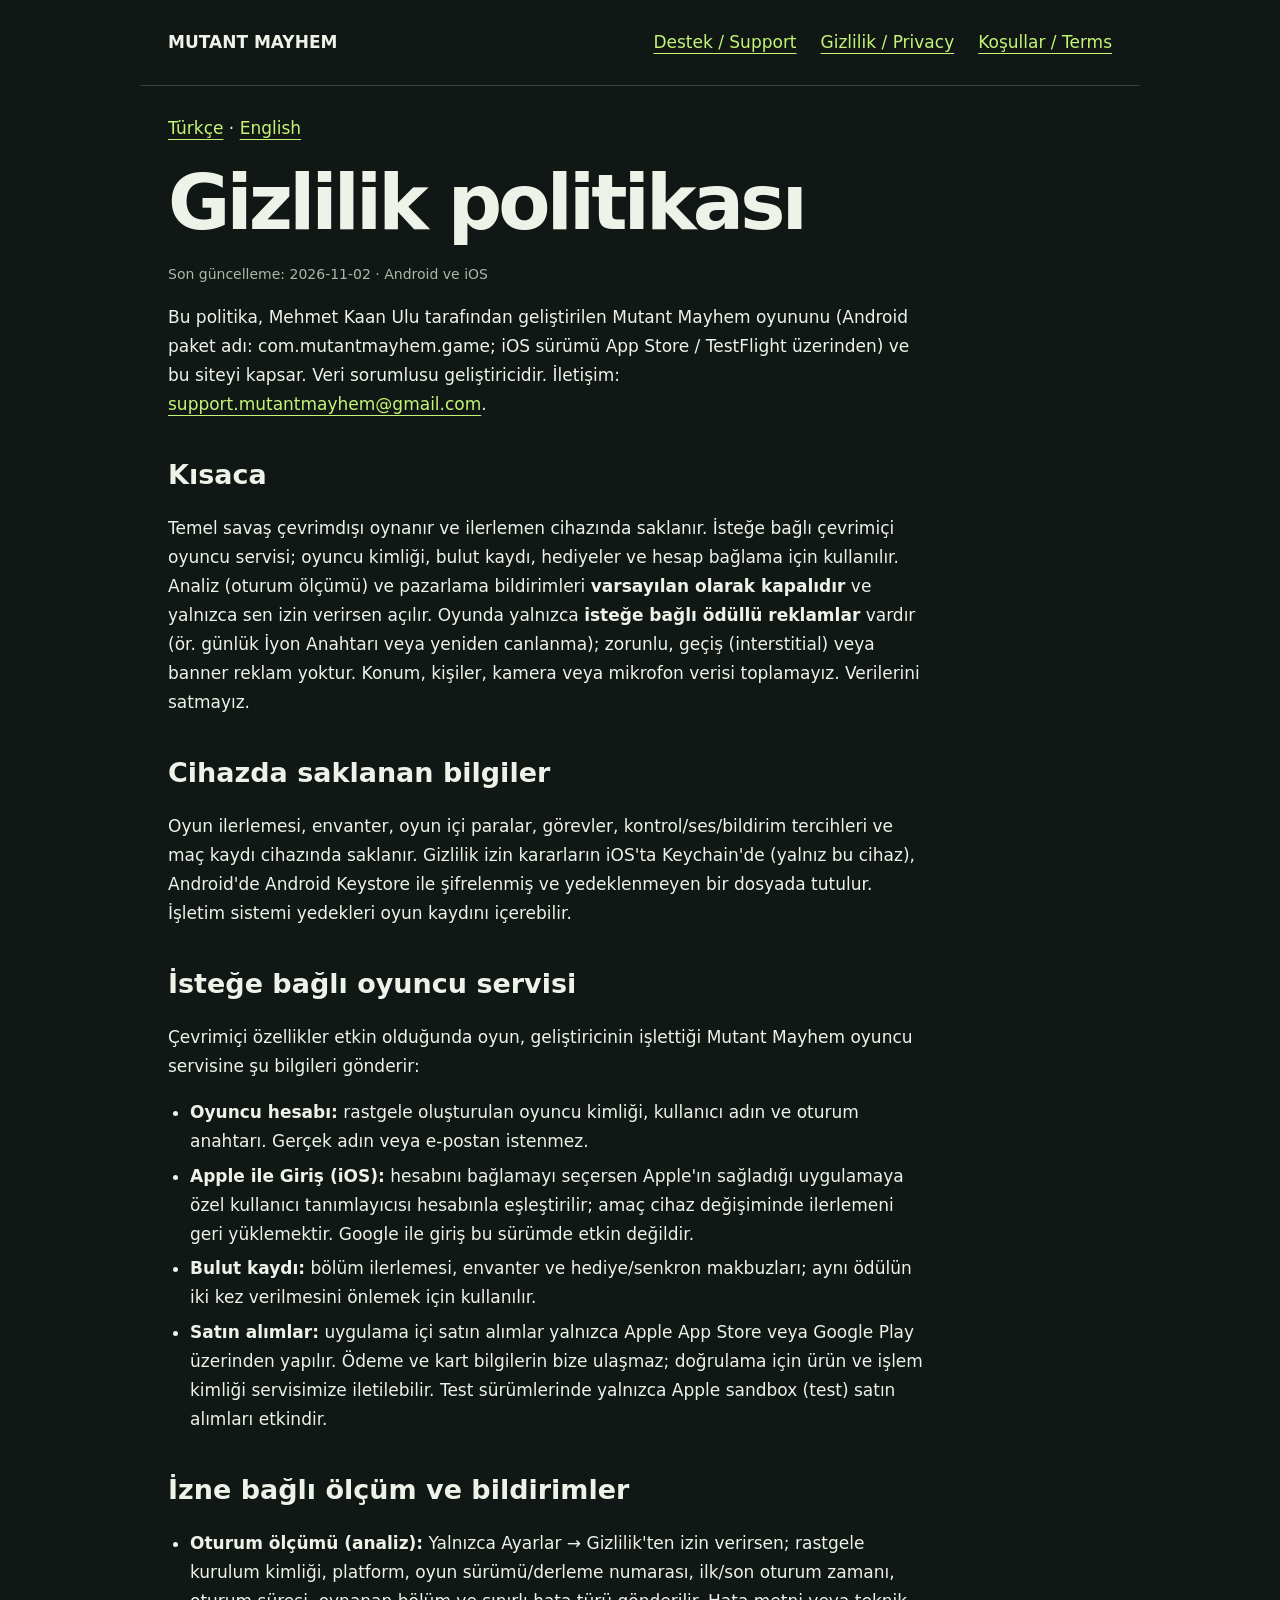
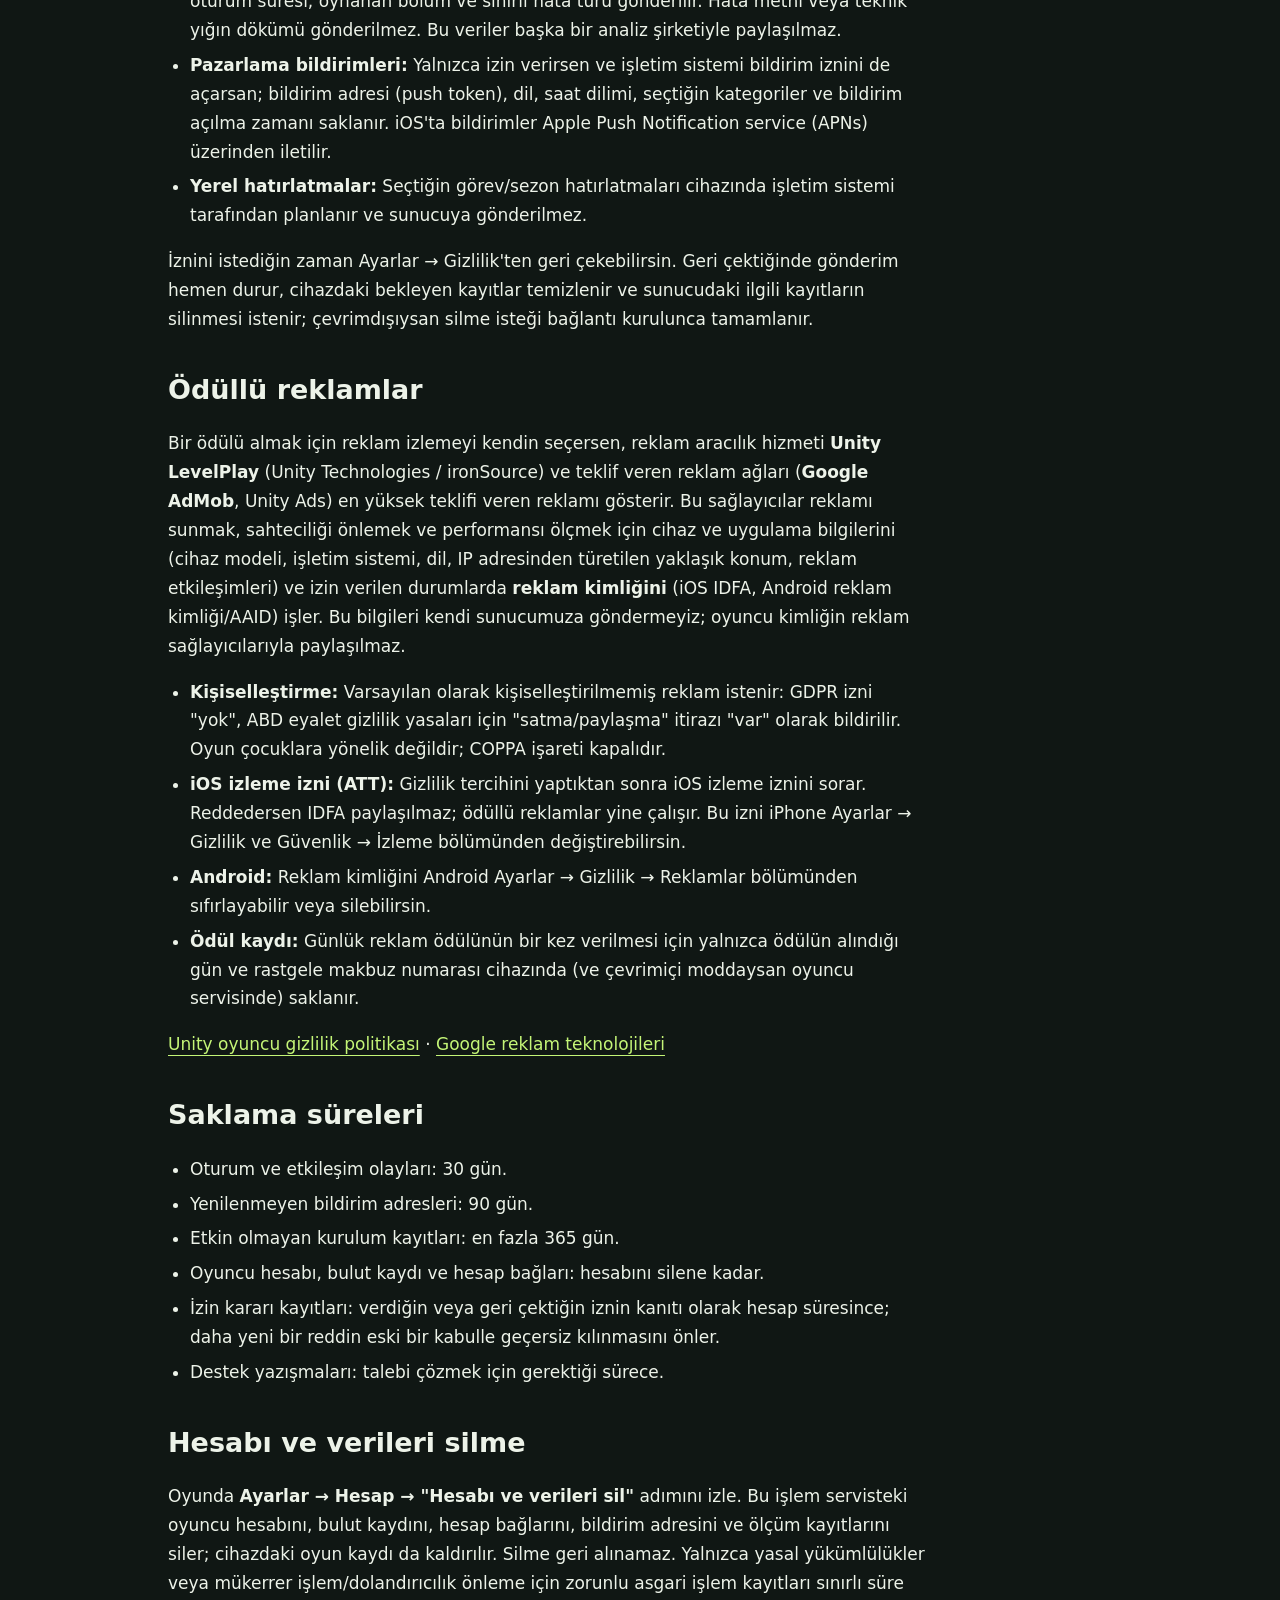
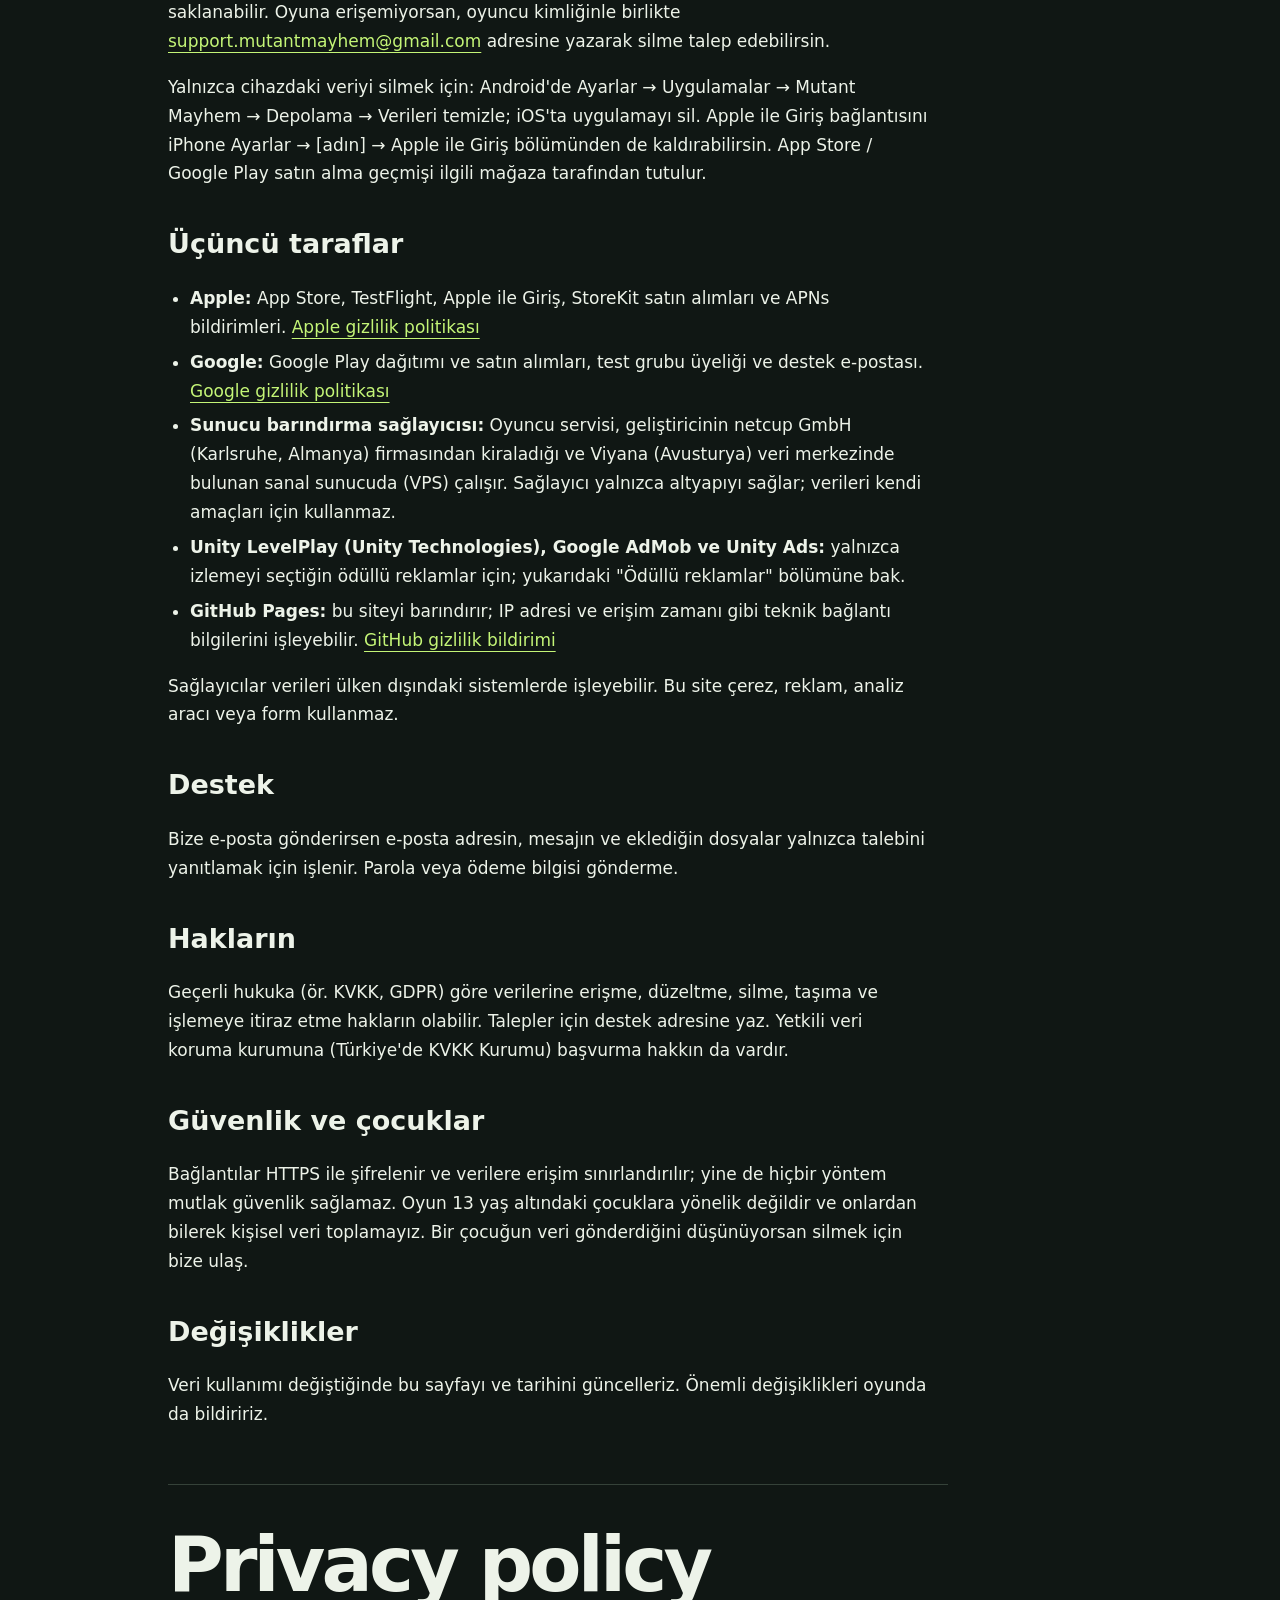
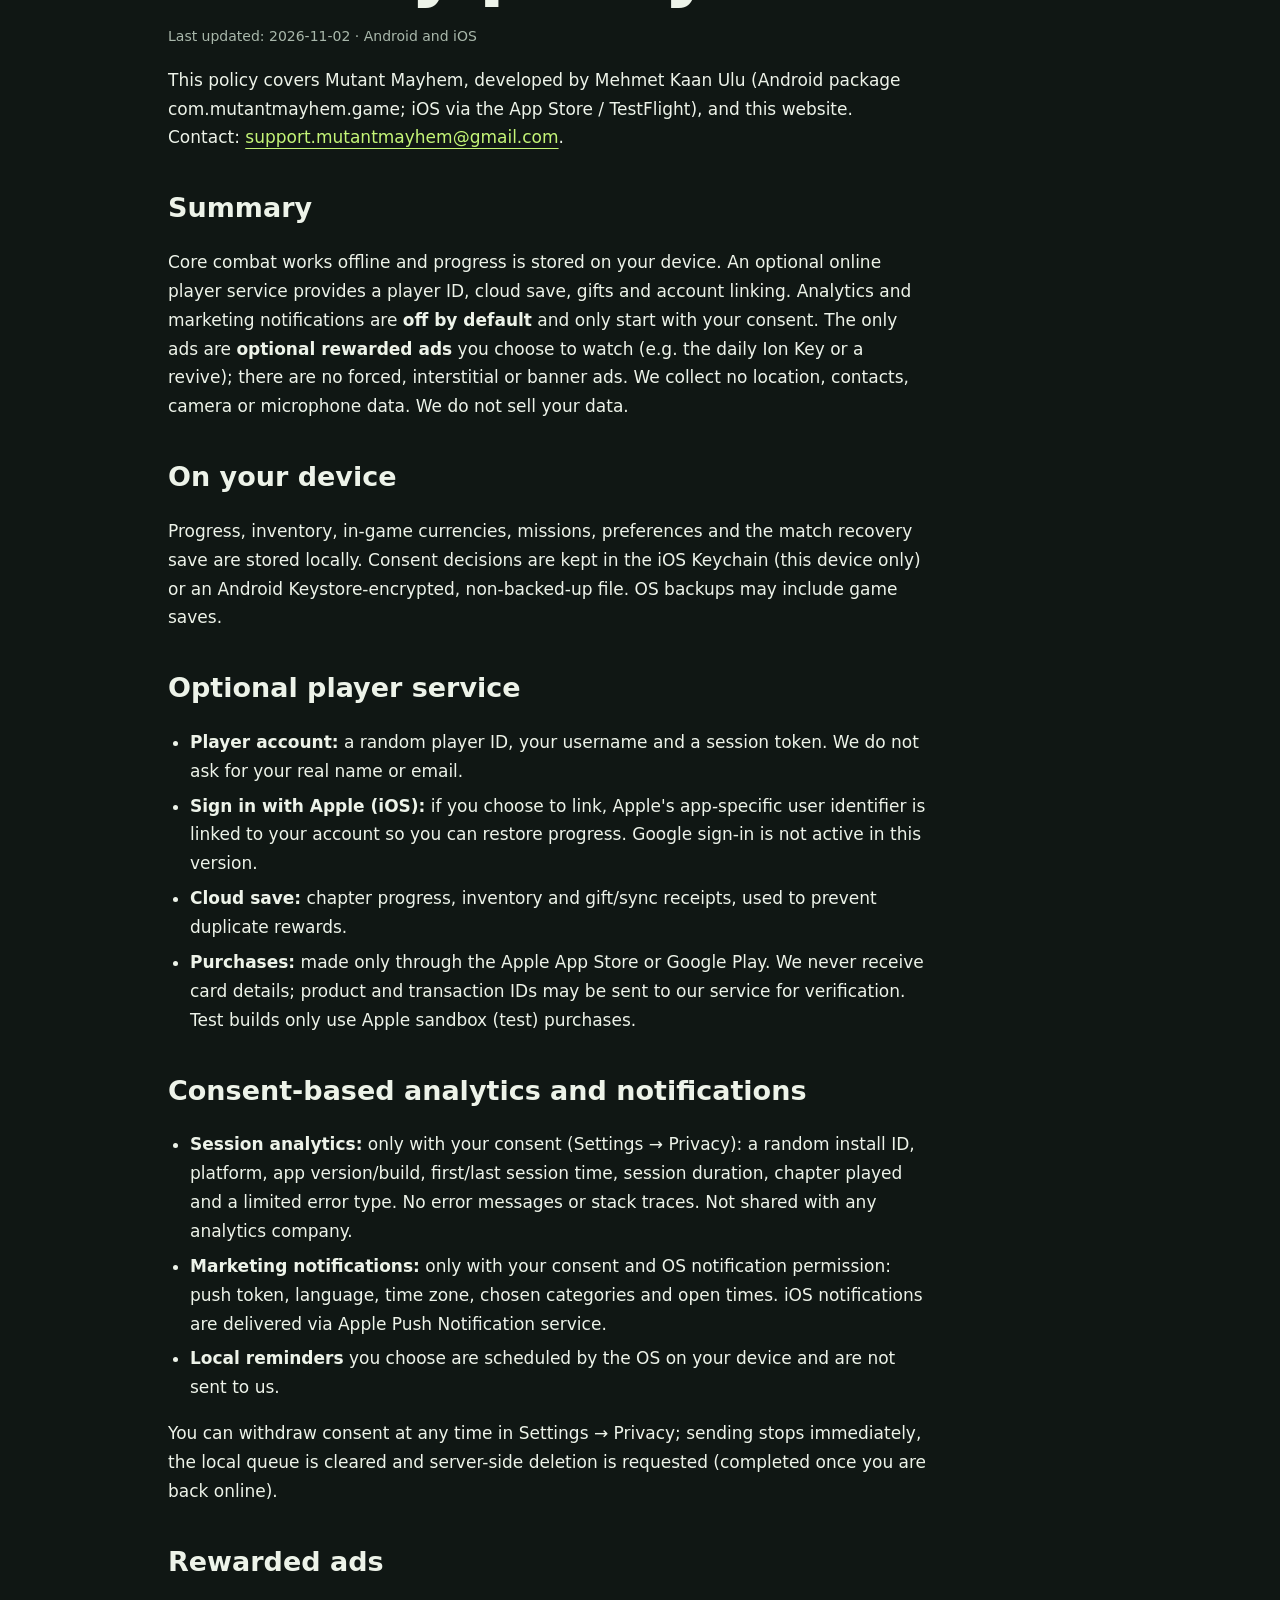
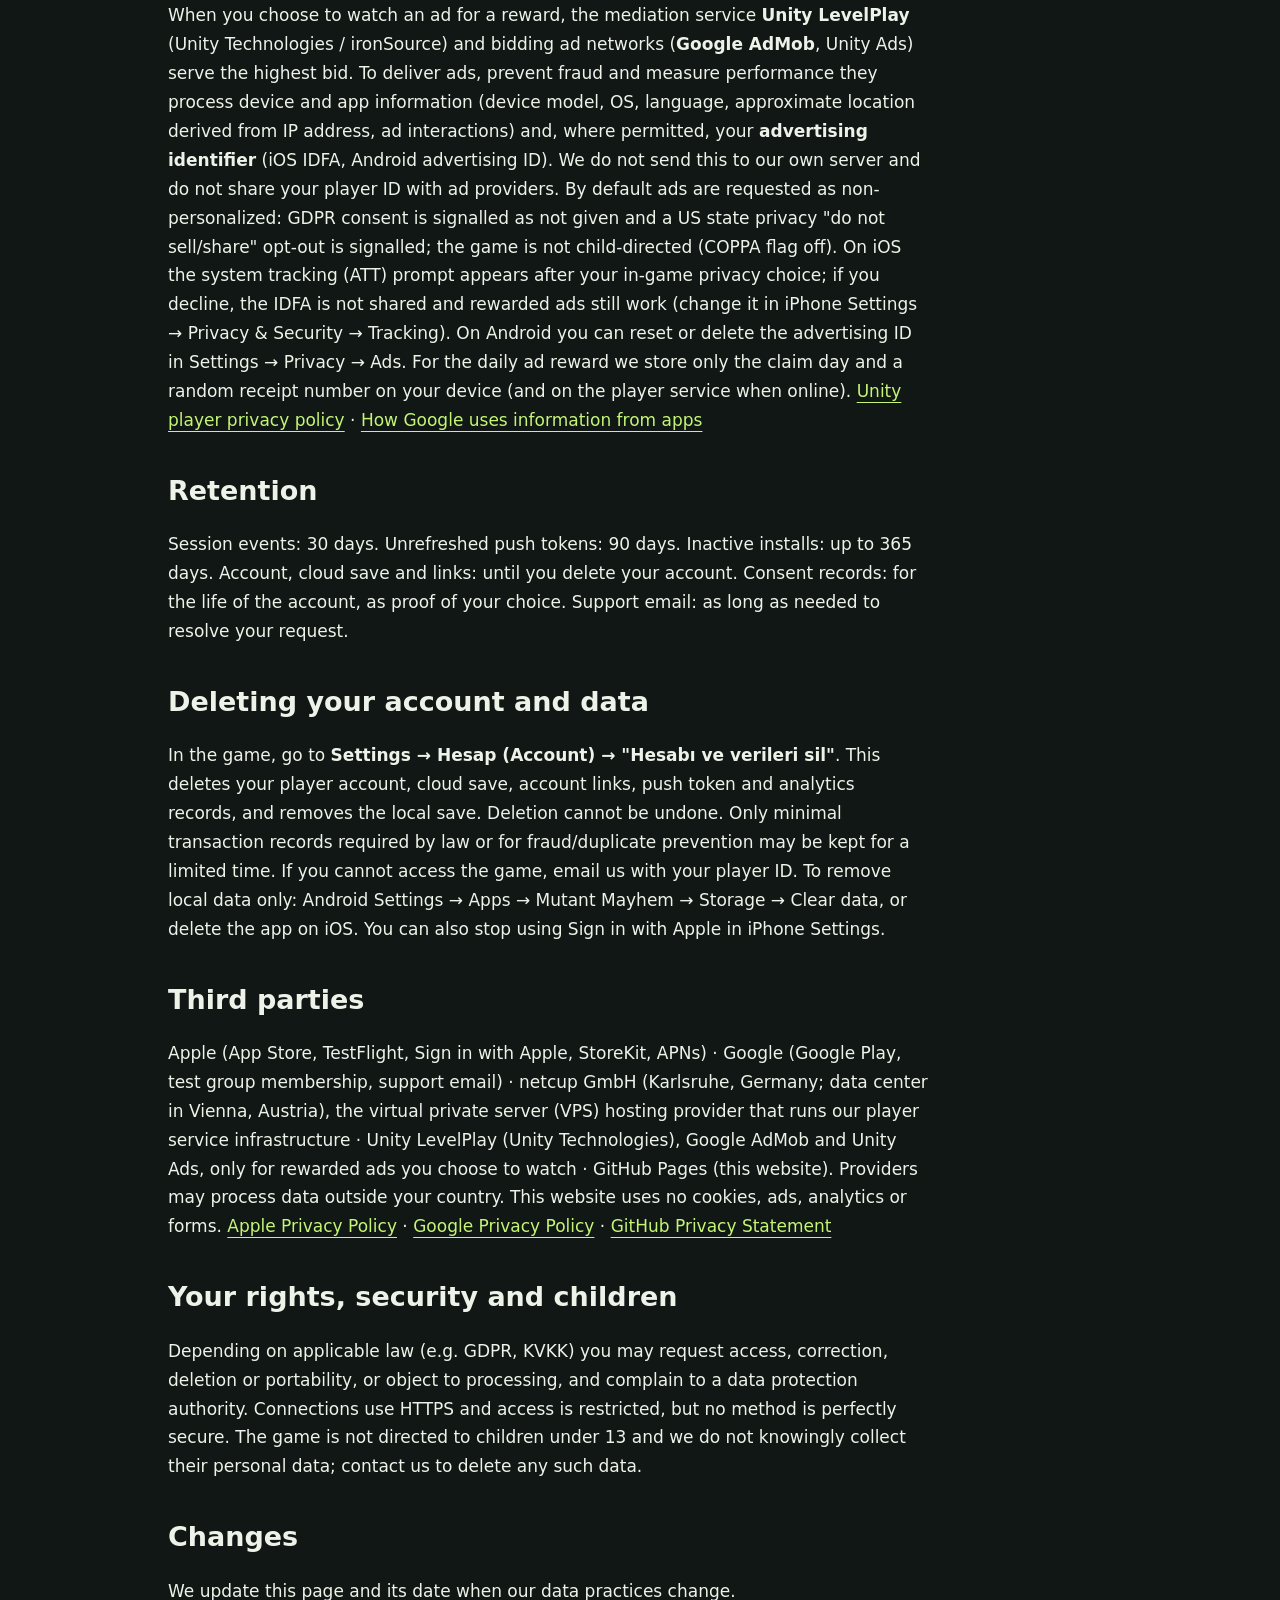
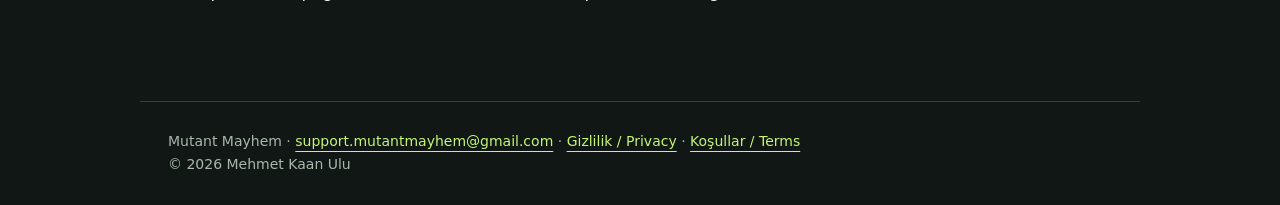
==== commit 40876f36: "privacy: rewarded ads (LevelPlay, AdMob), advertising ID, consent Co-Authored-By: Claude Opus 5.5 <n" ====
--- a/privacy.html
+++ b/privacy.html
@@ -5,7 +5,7 @@
 <p>Bu politika, Mehmet Kaan Ulu tarafından geliştirilen Mutant Mayhem oyununu (Android paket adı: com.mutantmayhem.game; iOS sürümü App Store / TestFlight üzerinden) ve bu siteyi kapsar. Veri sorumlusu geliştiricidir. İletişim: <a class="email" href="mailto:support.mutantmayhem@gmail.com">support.mutantmayhem@gmail.com</a>.</p>
 
 <h2>Kısaca</h2>
-<p>Temel savaş çevrimdışı oynanır ve ilerlemen cihazında saklanır. İsteğe bağlı çevrimiçi oyuncu servisi; oyuncu kimliği, bulut kaydı, hediyeler ve hesap bağlama için kullanılır. Analiz (oturum ölçümü) ve pazarlama bildirimleri <strong>varsayılan olarak kapalıdır</strong> ve yalnızca sen izin verirsen açılır. Reklam SDK'sı, reklam kimliği (IDFA/AAID) takibi, konum, kişiler, kamera veya mikrofon verisi yoktur. Verilerini satmayız.</p>
+<p>Temel savaş çevrimdışı oynanır ve ilerlemen cihazında saklanır. İsteğe bağlı çevrimiçi oyuncu servisi; oyuncu kimliği, bulut kaydı, hediyeler ve hesap bağlama için kullanılır. Analiz (oturum ölçümü) ve pazarlama bildirimleri <strong>varsayılan olarak kapalıdır</strong> ve yalnızca sen izin verirsen açılır. Oyunda yalnızca <strong>isteğe bağlı ödüllü reklamlar</strong> vardır (ör. günlük İyon Anahtarı veya yeniden canlanma); zorunlu, geçiş (interstitial) veya banner reklam yoktur. Konum, kişiler, kamera veya mikrofon verisi toplamayız. Verilerini satmayız.</p>
 
 <h2>Cihazda saklanan bilgiler</h2>
 <p>Oyun ilerlemesi, envanter, oyun içi paralar, görevler, kontrol/ses/bildirim tercihleri ve maç kaydı cihazında saklanır. Gizlilik izin kararların iOS'ta Keychain'de (yalnız bu cihaz), Android'de Android Keystore ile şifrelenmiş ve yedeklenmeyen bir dosyada tutulur. İşletim sistemi yedekleri oyun kaydını içerebilir.</p>
@@ -27,6 +27,16 @@
 </ul>
 <p>İznini istediğin zaman Ayarlar → Gizlilik'ten geri çekebilirsin. Geri çektiğinde gönderim hemen durur, cihazdaki bekleyen kayıtlar temizlenir ve sunucudaki ilgili kayıtların silinmesi istenir; çevrimdışıysan silme isteği bağlantı kurulunca tamamlanır.</p>
 
+<h2>Ödüllü reklamlar</h2>
+<p>Bir ödülü almak için reklam izlemeyi kendin seçersen, reklam aracılık hizmeti <strong>Unity LevelPlay</strong> (Unity Technologies / ironSource) ve teklif veren reklam ağları (<strong>Google AdMob</strong>, Unity Ads) en yüksek teklifi veren reklamı gösterir. Bu sağlayıcılar reklamı sunmak, sahteciliği önlemek ve performansı ölçmek için cihaz ve uygulama bilgilerini (cihaz modeli, işletim sistemi, dil, IP adresinden türetilen yaklaşık konum, reklam etkileşimleri) ve izin verilen durumlarda <strong>reklam kimliğini</strong> (iOS IDFA, Android reklam kimliği/AAID) işler. Bu bilgileri kendi sunucumuza göndermeyiz; oyuncu kimliğin reklam sağlayıcılarıyla paylaşılmaz.</p>
+<ul>
+<li><strong>Kişiselleştirme:</strong> Varsayılan olarak kişiselleştirilmemiş reklam istenir: GDPR izni "yok", ABD eyalet gizlilik yasaları için "satma/paylaşma" itirazı "var" olarak bildirilir. Oyun çocuklara yönelik değildir; COPPA işareti kapalıdır.</li>
+<li><strong>iOS izleme izni (ATT):</strong> Gizlilik tercihini yaptıktan sonra iOS izleme iznini sorar. Reddedersen IDFA paylaşılmaz; ödüllü reklamlar yine çalışır. Bu izni iPhone Ayarlar → Gizlilik ve Güvenlik → İzleme bölümünden değiştirebilirsin.</li>
+<li><strong>Android:</strong> Reklam kimliğini Android Ayarlar → Gizlilik → Reklamlar bölümünden sıfırlayabilir veya silebilirsin.</li>
+<li><strong>Ödül kaydı:</strong> Günlük reklam ödülünün bir kez verilmesi için yalnızca ödülün alındığı gün ve rastgele makbuz numarası cihazında (ve çevrimiçi moddaysan oyuncu servisinde) saklanır.</li>
+</ul>
+<p><a href="https://unity.com/legal/game-player-and-app-user-privacy-policy">Unity oyuncu gizlilik politikası</a> · <a href="https://policies.google.com/technologies/ads">Google reklam teknolojileri</a></p>
+
 <h2>Saklama süreleri</h2>
 <ul>
 <li>Oturum ve etkileşim olayları: 30 gün.</li>
@@ -46,6 +56,7 @@
 <li><strong>Apple:</strong> App Store, TestFlight, Apple ile Giriş, StoreKit satın alımları ve APNs bildirimleri. <a href="https://www.apple.com/legal/privacy/">Apple gizlilik politikası</a></li>
 <li><strong>Google:</strong> Google Play dağıtımı ve satın alımları, test grubu üyeliği ve destek e-postası. <a href="https://policies.google.com/privacy">Google gizlilik politikası</a></li>
 <li><strong>Sunucu barındırma sağlayıcısı:</strong> Oyuncu servisi, geliştiricinin netcup GmbH (Karlsruhe, Almanya) firmasından kiraladığı ve Viyana (Avusturya) veri merkezinde bulunan sanal sunucuda (VPS) çalışır. Sağlayıcı yalnızca altyapıyı sağlar; verileri kendi amaçları için kullanmaz.</li>
+<li><strong>Unity LevelPlay (Unity Technologies), Google AdMob ve Unity Ads:</strong> yalnızca izlemeyi seçtiğin ödüllü reklamlar için; yukarıdaki "Ödüllü reklamlar" bölümüne bak.</li>
 <li><strong>GitHub Pages:</strong> bu siteyi barındırır; IP adresi ve erişim zamanı gibi teknik bağlantı bilgilerini işleyebilir. <a href="https://docs.github.com/en/site-policy/privacy-policies/github-general-privacy-statement">GitHub gizlilik bildirimi</a></li>
 </ul>
 <p>Sağlayıcılar verileri ülken dışındaki sistemlerde işleyebilir. Bu site çerez, reklam, analiz aracı veya form kullanmaz.</p>
@@ -68,7 +79,7 @@
 <p class="meta">Last updated: 2026-11-02 · Android and iOS</p>
 <p>This policy covers Mutant Mayhem, developed by Mehmet Kaan Ulu (Android package com.mutantmayhem.game; iOS via the App Store / TestFlight), and this website. Contact: <a class="email" href="mailto:support.mutantmayhem@gmail.com">support.mutantmayhem@gmail.com</a>.</p>
 <h2>Summary</h2>
-<p>Core combat works offline and progress is stored on your device. An optional online player service provides a player ID, cloud save, gifts and account linking. Analytics and marketing notifications are <strong>off by default</strong> and only start with your consent. There is no advertising SDK, no IDFA/AAID tracking, and no location, contacts, camera or microphone data. We do not sell your data.</p>
+<p>Core combat works offline and progress is stored on your device. An optional online player service provides a player ID, cloud save, gifts and account linking. Analytics and marketing notifications are <strong>off by default</strong> and only start with your consent. The only ads are <strong>optional rewarded ads</strong> you choose to watch (e.g. the daily Ion Key or a revive); there are no forced, interstitial or banner ads. We collect no location, contacts, camera or microphone data. We do not sell your data.</p>
 <h2>On your device</h2>
 <p>Progress, inventory, in-game currencies, missions, preferences and the match recovery save are stored locally. Consent decisions are kept in the iOS Keychain (this device only) or an Android Keystore-encrypted, non-backed-up file. OS backups may include game saves.</p>
 <h2>Optional player service</h2>
@@ -85,12 +96,14 @@
 <li><strong>Local reminders</strong> you choose are scheduled by the OS on your device and are not sent to us.</li>
 </ul>
 <p>You can withdraw consent at any time in Settings → Privacy; sending stops immediately, the local queue is cleared and server-side deletion is requested (completed once you are back online).</p>
+<h2>Rewarded ads</h2>
+<p>When you choose to watch an ad for a reward, the mediation service <strong>Unity LevelPlay</strong> (Unity Technologies / ironSource) and bidding ad networks (<strong>Google AdMob</strong>, Unity Ads) serve the highest bid. To deliver ads, prevent fraud and measure performance they process device and app information (device model, OS, language, approximate location derived from IP address, ad interactions) and, where permitted, your <strong>advertising identifier</strong> (iOS IDFA, Android advertising ID). We do not send this to our own server and do not share your player ID with ad providers. By default ads are requested as non-personalized: GDPR consent is signalled as not given and a US state privacy "do not sell/share" opt-out is signalled; the game is not child-directed (COPPA flag off). On iOS the system tracking (ATT) prompt appears after your in-game privacy choice; if you decline, the IDFA is not shared and rewarded ads still work (change it in iPhone Settings → Privacy &amp; Security → Tracking). On Android you can reset or delete the advertising ID in Settings → Privacy → Ads. For the daily ad reward we store only the claim day and a random receipt number on your device (and on the player service when online). <a href="https://unity.com/legal/game-player-and-app-user-privacy-policy">Unity player privacy policy</a> · <a href="https://policies.google.com/technologies/ads">How Google uses information from apps</a></p>
 <h2>Retention</h2>
 <p>Session events: 30 days. Unrefreshed push tokens: 90 days. Inactive installs: up to 365 days. Account, cloud save and links: until you delete your account. Consent records: for the life of the account, as proof of your choice. Support email: as long as needed to resolve your request.</p>
 <h2>Deleting your account and data</h2>
 <p>In the game, go to <strong>Settings → Hesap (Account) → "Hesabı ve verileri sil"</strong>. This deletes your player account, cloud save, account links, push token and analytics records, and removes the local save. Deletion cannot be undone. Only minimal transaction records required by law or for fraud/duplicate prevention may be kept for a limited time. If you cannot access the game, email us with your player ID. To remove local data only: Android Settings → Apps → Mutant Mayhem → Storage → Clear data, or delete the app on iOS. You can also stop using Sign in with Apple in iPhone Settings.</p>
 <h2>Third parties</h2>
-<p>Apple (App Store, TestFlight, Sign in with Apple, StoreKit, APNs) · Google (Google Play, test group membership, support email) · netcup GmbH (Karlsruhe, Germany; data center in Vienna, Austria), the virtual private server (VPS) hosting provider that runs our player service infrastructure · GitHub Pages (this website). Providers may process data outside your country. This website uses no cookies, ads, analytics or forms. <a href="https://www.apple.com/legal/privacy/">Apple Privacy Policy</a> · <a href="https://policies.google.com/privacy">Google Privacy Policy</a> · <a href="https://docs.github.com/en/site-policy/privacy-policies/github-general-privacy-statement">GitHub Privacy Statement</a></p>
+<p>Apple (App Store, TestFlight, Sign in with Apple, StoreKit, APNs) · Google (Google Play, test group membership, support email) · netcup GmbH (Karlsruhe, Germany; data center in Vienna, Austria), the virtual private server (VPS) hosting provider that runs our player service infrastructure · Unity LevelPlay (Unity Technologies), Google AdMob and Unity Ads, only for rewarded ads you choose to watch · GitHub Pages (this website). Providers may process data outside your country. This website uses no cookies, ads, analytics or forms. <a href="https://www.apple.com/legal/privacy/">Apple Privacy Policy</a> · <a href="https://policies.google.com/privacy">Google Privacy Policy</a> · <a href="https://docs.github.com/en/site-policy/privacy-policies/github-general-privacy-statement">GitHub Privacy Statement</a></p>
 <h2>Your rights, security and children</h2>
 <p>Depending on applicable law (e.g. GDPR, KVKK) you may request access, correction, deletion or portability, or object to processing, and complain to a data protection authority. Connections use HTTPS and access is restricted, but no method is perfectly secure. The game is not directed to children under 13 and we do not knowingly collect their personal data; contact us to delete any such data.</p>
 <h2>Changes</h2>
